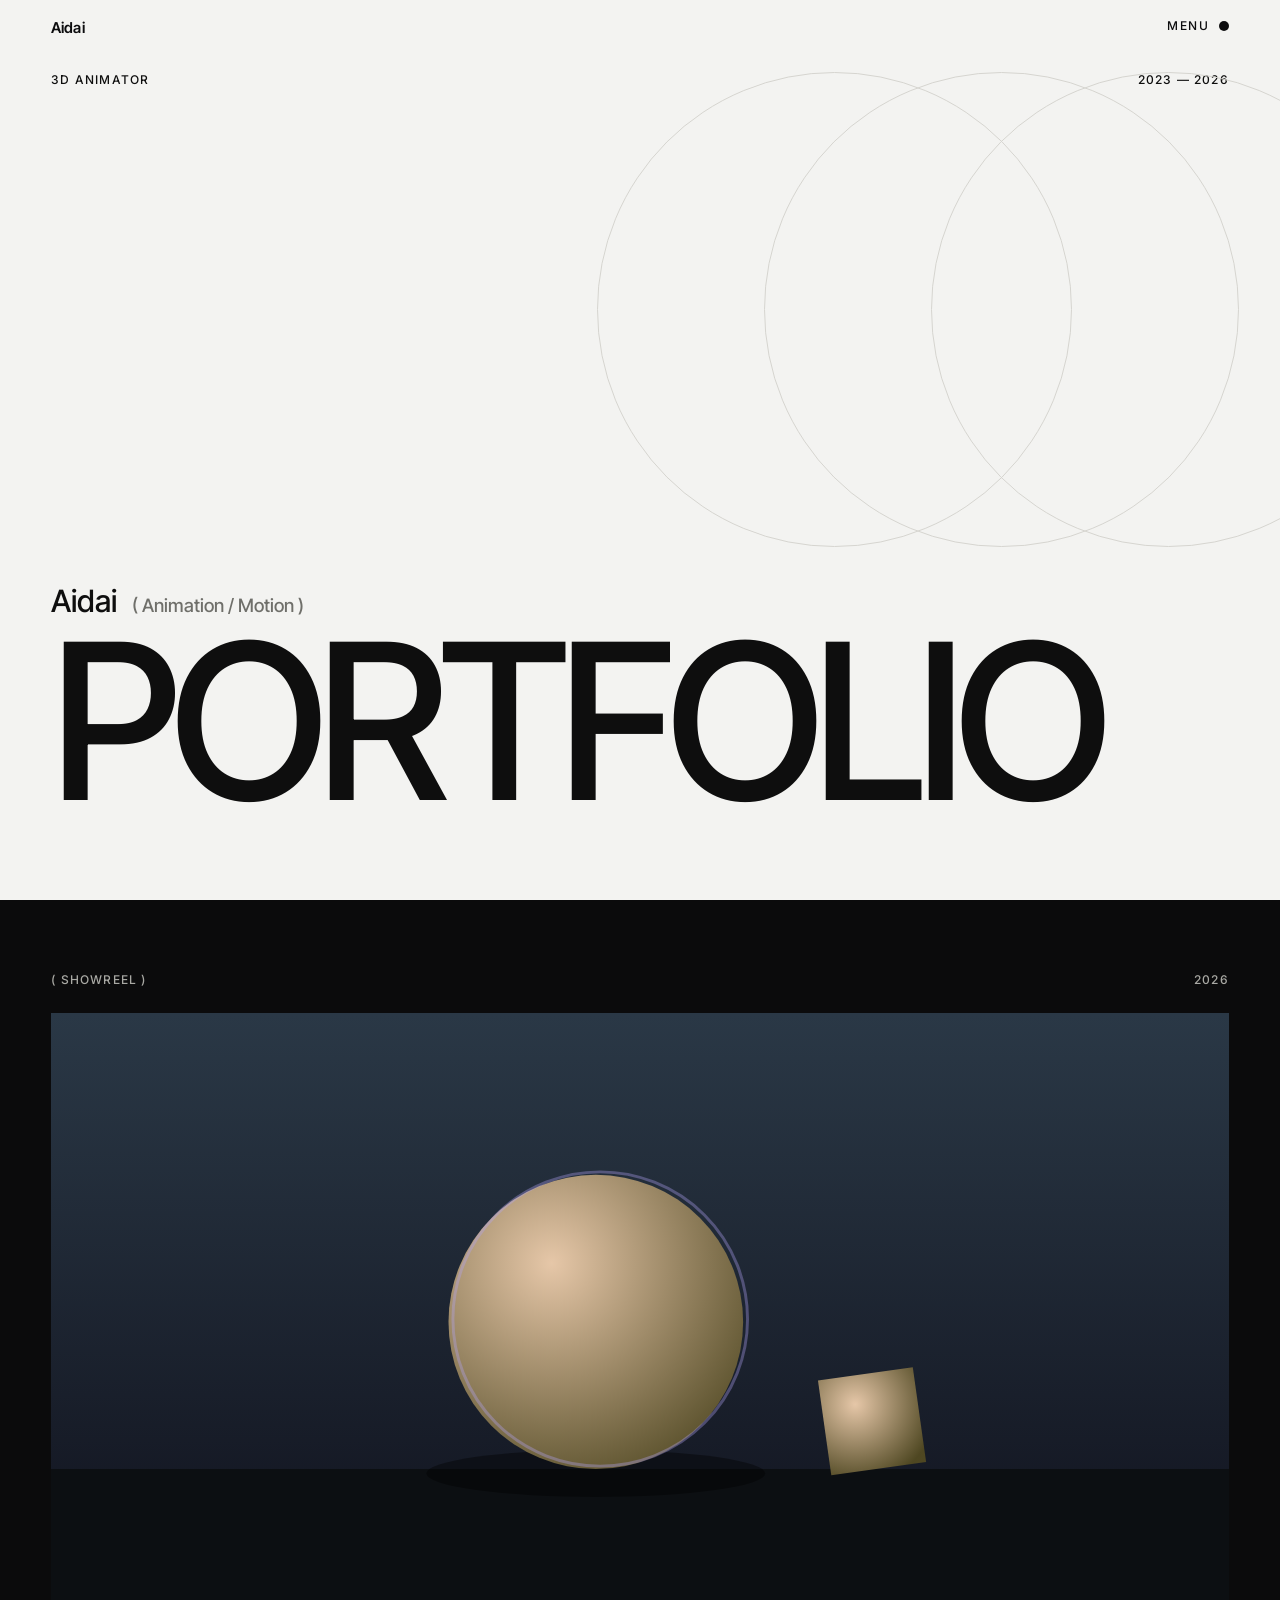
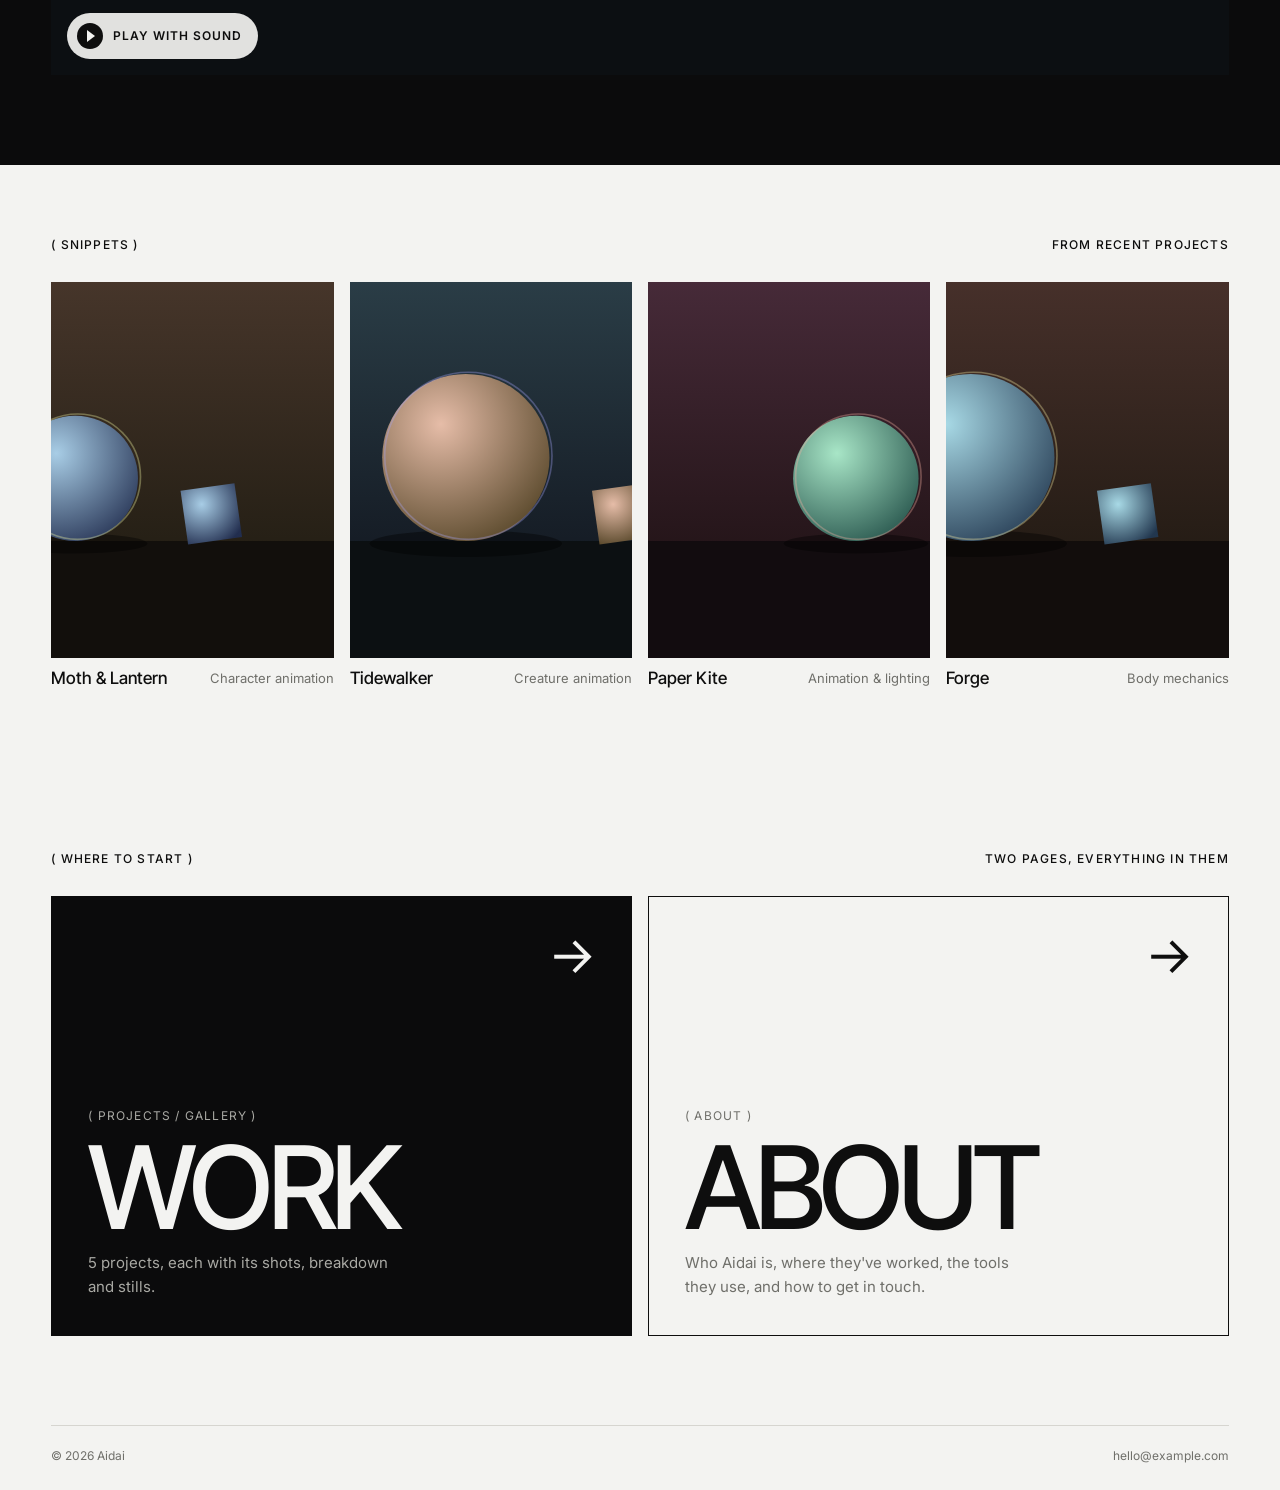
==== index.html @ 5bed330c "Redesign as a three-page editorial portfolio Rebuilt on the illustrator site's base (corner menu, vi" ====
<!doctype html>
<html lang="en">
<head>
  <meta charset="utf-8">
  <meta name="viewport" content="width=device-width, initial-scale=1, viewport-fit=cover">
  <title>Aidai — 3D Animation</title>
  <meta name="description" content="Showreel and portfolio of Aidai, 3D animator.">
  <link rel="preconnect" href="https://fonts.googleapis.com">
  <link rel="preconnect" href="https://fonts.gstatic.com" crossorigin>
  <link href="https://fonts.googleapis.com/css2?family=Inter+Tight:wght@400;500;600&family=Inter:wght@400;500&display=swap" rel="stylesheet">
  <link rel="stylesheet" href="styles.css">
</head>
<body data-page="home">

  <!-- Corner marks and backdrop menu: the same on every page -->
  <a href="index.html" class="mark" aria-label="Aidai, home">Aidai</a>
  <button class="menu-toggle" aria-expanded="false" aria-controls="backdrop">
    <span class="menu-toggle__label">Menu</span>
    <span class="menu-toggle__dot" aria-hidden="true"></span>
  </button>
  <div class="backdrop" id="backdrop" aria-hidden="true">
    <div class="backdrop__art" aria-hidden="true"></div>
    <nav class="backdrop__nav" aria-label="Site">
      <ol>
        <li><a href="index.html" data-page="home"><span>01</span>Home</a></li>
        <li><a href="work.html" data-page="work"><span>02</span>Work</a></li>
        <li><a href="about.html" data-page="about"><span>03</span>About</a></li>
        <li><a href="about.html#contact" data-page="contact"><span>04</span>Contact</a></li>
      </ol>
    </nav>
    <p class="backdrop__foot">3D animation · Character · Creature</p>
  </div>

  <main id="top">

    <!-- Cover: like the first page of a printed portfolio -->
    <section class="panel cover">
      <div class="labels">
        <span>3D Animator</span>
        <span>2023 — 2026</span>
      </div>
      <div class="orbits" aria-hidden="true"><span></span><span></span><span></span></div>
      <div class="cover__body">
        <p class="cover__name">Aidai <span>( Animation / Motion )</span></p>
        <h1 class="giant">Portfolio</h1>
      </div>
    </section>

    <!-- Showreel: set REEL in script.js and it loops here muted; the button plays it with sound -->
    <section class="panel panel--dark showreel" id="showreel">
      <div class="labels">
        <span>( Showreel )</span>
        <span class="js-year"></span>
      </div>
      <div class="screen">
        <img class="screen__poster" id="reel-poster" alt="">
        <video class="screen__video autoplay" id="reel-video" muted loop playsinline hidden></video>
        <button class="screen__play" id="reel-play"><span aria-hidden="true"></span>Play with sound</button>
      </div>
    </section>

    <!-- Snippets: a taste of recent projects; each one opens that project on the Work page.
         Built from the PROJECTS marked `featured` in script.js -->
    <section class="panel snippets">
      <div class="labels">
        <span>( Snippets )</span>
        <span>From recent projects</span>
      </div>
      <div class="snippets__grid" id="snippets"></div>
    </section>

    <!-- Where to start: two clear doors for first-time visitors -->
    <section class="panel start">
      <div class="labels">
        <span>( Where to start )</span>
        <span>Two pages, everything in them</span>
      </div>
      <div class="doors">
        <a class="door door--dark" href="work.html">
          <span class="door__label">( Projects / Gallery )</span>
          <span class="door__title">Work</span>
          <span class="door__desc" id="work-door-desc">Every project with its shots, breakdown and stills.</span>
          <span class="door__arrow" aria-hidden="true">→</span>
        </a>
        <a class="door" href="about.html">
          <span class="door__label">( About )</span>
          <span class="door__title">About</span>
          <span class="door__desc">Who Aidai is, where they've worked, the tools they use, and how to get in touch.</span>
          <span class="door__arrow" aria-hidden="true">→</span>
        </a>
      </div>
    </section>

    <footer class="panel footer-panel">
      <div class="footer">
        <span>© <span class="js-year"></span> Aidai</span>
        <a href="about.html#contact">hello@example.com</a>
      </div>
    </footer>

  </main>

  <!-- Viewer for videos and stills -->
  <div class="viewer" id="viewer" role="dialog" aria-modal="true" aria-label="Viewer" hidden>
    <button class="viewer__close" aria-label="Close">×</button>
    <button class="viewer__nav viewer__nav--prev" aria-label="Previous">‹</button>
    <figure>
      <div class="viewer__frame">
        <img id="viewer-img" alt="">
        <video id="viewer-video" controls playsinline></video>
        <p class="viewer__empty" id="viewer-empty"><span>No video added yet. Set it in script.js.</span></p>
      </div>
      <figcaption id="viewer-cap"></figcaption>
    </figure>
    <button class="viewer__nav viewer__nav--next" aria-label="Next">›</button>
  </div>

  <script src="script.js"></script>
</body>
</html>
---- styles.css ----
/* ---------- Tokens ---------- */
/* Layout: a printed portfolio. Paper pages for titles, black stages for the work, one highlighter. */
:root {
  --paper: #f3f3f1;
  --ink: #0e0e0e;
  --stage: #0b0b0c;
  --muted: #6f6f6a;
  --line: #d6d5d0;
  --line-dark: #2b2b2d;
  --accent: #46f0c8;      /* highlighter mint — swap to taste */
  --display: "Inter Tight", "Helvetica Neue", Arial, sans-serif;
  --sans: "Inter", system-ui, sans-serif;
  --gutter: clamp(16px, 4vw, 56px);
  --ease: cubic-bezier(.2, .7, .2, 1);
}

*, *::before, *::after { box-sizing: border-box; }
html { scroll-behavior: smooth; }
body {
  margin: 0;
  background: var(--paper);
  color: var(--ink);
  font: 400 16px/1.6 var(--sans);
  -webkit-font-smoothing: antialiased;
  -webkit-tap-highlight-color: transparent;
}
body.no-scroll { overflow: hidden; }
img, video { display: block; max-width: 100%; }
[hidden] { display: none !important; }
a { color: inherit; }
button { font: inherit; color: inherit; }
h1, h2, h3 { margin: 0; font-family: var(--display); font-weight: 500; line-height: .9; text-wrap: balance; }
:focus-visible { outline: 2px solid var(--accent); outline-offset: 3px; }

/* Small corner labels, like the page furniture of a print layout */
.labels {
  display: flex;
  justify-content: space-between;
  gap: 16px;
  font: 500 12px/1.4 var(--sans);
  letter-spacing: .1em;
  text-transform: uppercase;
}
.labels > :last-child:not(:first-child) { text-align: right; }

.giant {
  font-size: clamp(64px, 17vw, 260px);
  letter-spacing: -.05em;
  line-height: .82;
  text-transform: uppercase;
}
.giant--two { font-size: clamp(56px, 13vw, 200px); }
.big { font-size: clamp(44px, 7vw, 104px); letter-spacing: -.04em; }

.tag {   /* highlighter label */
  display: inline-block;
  padding: 3px 8px;
  background: var(--accent);
  color: var(--ink);
  font: 600 12px/1.4 var(--sans);
  letter-spacing: .08em;
  text-transform: uppercase;
}

/* ---------- Corner marks ---------- */
.mark,
.menu-toggle {
  position: fixed;
  top: calc(20px + env(safe-area-inset-top));
  z-index: 50;
  mix-blend-mode: difference;   /* readable on paper and on black stages */
  color: #fff;
}
.mark {
  left: calc(var(--gutter) + env(safe-area-inset-left));
  font: 600 15px/1 var(--display);
  text-decoration: none;
  letter-spacing: .01em;
}
.menu-toggle {
  right: calc(var(--gutter) + env(safe-area-inset-right));
  display: flex;
  align-items: center;
  gap: 10px;
  background: none;
  border: 0;
  padding: 0;
  font: 500 12px/1 var(--sans);
  letter-spacing: .12em;
  text-transform: uppercase;
  cursor: pointer;
}
.menu-toggle__dot {
  width: 10px;
  height: 10px;
  border-radius: 50%;
  background: currentColor;
  transition: transform .4s var(--ease);
}
.menu-toggle[aria-expanded="true"] .menu-toggle__dot { transform: scale(1.8); }

/* ---------- Backdrop menu ---------- */
.backdrop {
  position: fixed;
  inset: 0;
  z-index: 40;
  background: var(--paper);
  display: grid;
  align-content: center;
  padding: var(--gutter);
  clip-path: circle(0% at calc(100% - var(--gutter)) 26px);
  transition: clip-path .7s var(--ease);
  pointer-events: none;
}
.backdrop.is-open {
  clip-path: circle(150% at calc(100% - var(--gutter)) 26px);
  pointer-events: auto;
}
.backdrop__art {
  position: absolute;
  inset: 0;
  background: center / cover no-repeat;
  opacity: 0;
  transform: scale(1.05);
  transition: opacity .5s var(--ease), transform 1.2s var(--ease);
}
.backdrop__art.is-visible { opacity: .2; transform: scale(1); }
.backdrop__nav { position: relative; }
.backdrop__nav ol { list-style: none; margin: 0; padding: 0; }
.backdrop__nav li {
  opacity: 0;
  transform: translateY(40px);
  transition: opacity .6s var(--ease), transform .8s var(--ease);
}
.backdrop.is-open .backdrop__nav li { opacity: 1; transform: none; }
.backdrop.is-open .backdrop__nav li:nth-child(1) { transition-delay: .15s; }
.backdrop.is-open .backdrop__nav li:nth-child(2) { transition-delay: .22s; }
.backdrop.is-open .backdrop__nav li:nth-child(3) { transition-delay: .29s; }
.backdrop.is-open .backdrop__nav li:nth-child(4) { transition-delay: .36s; }
.backdrop__nav a {
  display: inline-flex;
  align-items: baseline;
  gap: 18px;
  font: 500 clamp(48px, 10vw, 128px)/1 var(--display);
  letter-spacing: -.04em;
  text-transform: uppercase;
  text-decoration: none;
  transition: transform .4s var(--ease);
}
.backdrop__nav a span { font: 500 13px/1 var(--sans); letter-spacing: 0; color: var(--muted); }
.backdrop__nav a:hover,
.backdrop__nav a:focus-visible { transform: translateX(12px); }
.backdrop__nav a:hover span,
.backdrop__nav a:focus-visible span,
.backdrop__nav a[aria-current="page"] span { background: var(--accent); color: var(--ink); }
.backdrop__foot {
  position: absolute;
  left: var(--gutter);
  bottom: calc(24px + env(safe-area-inset-bottom));
  margin: 0;
  font-size: 13px;
  color: var(--muted);
}

/* ---------- Panels ---------- */
.panel {
  position: relative;
  padding: calc(72px + env(safe-area-inset-top)) var(--gutter) clamp(48px, 7vw, 96px);
  overflow: hidden;
}
.panel--dark { background: var(--stage); color: var(--paper); }
.panel--dark .labels { color: #a9a9a4; }

/* ---------- Cover ---------- */
.cover {
  min-height: 100svh;
  display: flex;
  flex-direction: column;
  justify-content: space-between;
}
.orbits {   /* thin outline circles, the reference's main ornament */
  position: absolute;
  top: 8%;
  right: -6vw;
  width: min(62vw, 760px);
  aspect-ratio: 1.6;
  pointer-events: none;
}
.orbits span {
  position: absolute;
  top: 0;
  height: 100%;
  aspect-ratio: 1;
  border: 1px solid var(--line);
  border-radius: 50%;
}
.orbits span:nth-child(1) { left: 0; }
.orbits span:nth-child(2) { left: 22%; }
.orbits span:nth-child(3) { left: 44%; }
.cover__body { position: relative; }
.cover__name {
  margin: 0 0 12px;
  font: 500 clamp(20px, 2.4vw, 32px)/1.2 var(--display);
}
.cover__name span { color: var(--muted); font-size: .6em; margin-left: 8px; }

/* ---------- Screens (video stages) ---------- */
.screen {
  position: relative;
  aspect-ratio: 16 / 9;
  margin-top: 24px;
  overflow: hidden;
  background: #151517;
}
.screen__poster,
.screen__video {
  position: absolute;
  inset: 0;
  width: 100%;
  height: 100%;
  object-fit: cover;
}
.screen__play {
  position: absolute;
  left: 16px;
  bottom: 16px;
  display: inline-flex;
  align-items: center;
  gap: 10px;
  padding: 10px 16px 10px 10px;
  border: 0;
  border-radius: 999px;
  background: rgba(243, 243, 241, .92);
  color: var(--ink);
  font: 600 12px/1 var(--sans);
  letter-spacing: .08em;
  text-transform: uppercase;
  cursor: pointer;
  transition: background .3s;
}
.screen__play span {
  width: 26px;
  height: 26px;
  border-radius: 50%;
  background: var(--ink);
  position: relative;
}
.screen__play span::after {   /* triangle */
  content: "";
  position: absolute;
  left: 10px;
  top: 7px;
  border-left: 8px solid var(--paper);
  border-top: 6px solid transparent;
  border-bottom: 6px solid transparent;
}
.screen__play:hover { background: var(--accent); }

/* ---------- Home: snippets ---------- */
.snippets__grid {
  display: grid;
  grid-template-columns: repeat(auto-fit, minmax(min(100%, 240px), 1fr));
  gap: 24px 16px;
  margin-top: 28px;
}
.snip { display: grid; gap: 10px; text-decoration: none; }
.snip__media {
  position: relative;
  aspect-ratio: 3 / 4;
  overflow: hidden;
  background: #151517;
}
.snip__media img,
.snip__media video {
  position: absolute;
  inset: 0;
  width: 100%;
  height: 100%;
  object-fit: cover;
  transition: transform .8s var(--ease);
}
.snip__media video { opacity: 0; transition: opacity .3s; }
.snip.is-playing .snip__media video { opacity: 1; }
.snip__badge {   /* "video" marker on tiles that move */
  position: absolute;
  top: 10px;
  left: 10px;
}
.snip__meta { display: flex; justify-content: space-between; gap: 12px; font-size: 14px; }
.snip__meta span:first-child { font: 500 17px/1.25 var(--display); }
.snip__meta span:last-child { color: var(--muted); font-size: 13px; }
@media (hover: hover) { .snip:hover .snip__media img { transform: scale(1.04); } }
.snip:hover .snip__meta span:first-child,
.snip:focus-visible .snip__meta span:first-child { background: var(--accent); }

/* ---------- Home: where to start ---------- */
.doors {
  display: grid;
  grid-template-columns: repeat(auto-fit, minmax(min(100%, 320px), 1fr));
  gap: 16px;
  margin-top: 28px;
}
.door {
  position: relative;
  display: grid;
  gap: 14px;
  align-content: end;
  min-height: clamp(260px, 40vw, 440px);
  padding: clamp(20px, 3vw, 36px);
  border: 1px solid var(--ink);
  text-decoration: none;
  overflow: hidden;
  transition: background .4s var(--ease), color .4s var(--ease);
}
.door--dark { background: var(--stage); color: var(--paper); border-color: var(--stage); }
.door__label { font-size: 12px; letter-spacing: .1em; text-transform: uppercase; color: var(--muted); }
.door__title { font: 500 clamp(56px, 9vw, 132px)/.85 var(--display); letter-spacing: -.05em; text-transform: uppercase; }
.door__desc { max-width: 36ch; font-size: 15px; color: var(--muted); }
.door--dark .door__desc, .door--dark .door__label { color: #a9a9a4; }
.door__arrow {
  position: absolute;
  top: clamp(16px, 3vw, 32px);
  right: clamp(20px, 3vw, 36px);
  font: 400 clamp(32px, 4vw, 52px)/1 var(--display);
  transition: transform .4s var(--ease);
}
.door:hover .door__arrow,
.door:focus-visible .door__arrow { transform: translateX(8px); color: var(--accent); }
.door:not(.door--dark):hover { background: var(--ink); color: var(--paper); }

/* ---------- Next page link + footer ---------- */
.next {
  display: grid;
  gap: 32px;
  text-decoration: none;
  border-top: 1px solid var(--line);
}
.next__title { font: 500 clamp(48px, 10vw, 152px)/.85 var(--display); letter-spacing: -.05em; text-transform: uppercase; }
.next__title span { display: inline-block; transition: transform .4s var(--ease); }
.next:hover .next__title span,
.next:focus-visible .next__title span { transform: translateX(16px); color: var(--accent); }
.footer-panel { padding-top: 0; padding-bottom: calc(24px + env(safe-area-inset-bottom)); }
.panel--dark + .footer-panel { padding-top: 24px; }

/* ---------- About ---------- */
.about {
  display: grid;
  grid-template-columns: minmax(0, 7fr) minmax(0, 4fr);
  gap: clamp(28px, 4vw, 56px) clamp(32px, 6vw, 96px);
  align-items: start;
}
.about__head .big span { color: #8d8d88; }
.about__contact {
  list-style: none;
  margin: 28px 0 0;
  padding: 0;
  display: grid;
  gap: 4px;
  font-size: 15px;
  color: #c9c9c4;
}
.about__portrait { margin: 0; grid-row: span 2; }
.about__portrait img { width: 100%; aspect-ratio: 4 / 5; object-fit: cover; filter: grayscale(1); }
.about__bio { margin: 0; max-width: 56ch; color: #c9c9c4; }
.about__cols {
  grid-column: 1 / -1;
  display: grid;
  grid-template-columns: repeat(auto-fit, minmax(min(100%, 220px), 1fr));
  gap: 32px;
  border-top: 1px solid var(--line-dark);
  padding-top: 28px;
}
.about__labels { margin: 0 0 24px; color: #a9a9a4; }
.about__cols h2 {
  font: 500 12px/1 var(--sans);
  letter-spacing: .12em;
  text-transform: uppercase;
  color: #8d8d88;
  margin-bottom: 14px;
}
.about__cols ul { list-style: none; margin: 0; padding: 0; display: grid; gap: 8px; }
.about__cols li { display: flex; justify-content: space-between; gap: 12px; font-size: 15px; }
.about__cols li span:last-child { color: #8d8d88; font-size: 13px; text-align: right; }
.about__tools { grid-template-columns: repeat(2, 1fr); }

/* ---------- Work index (divider page) ---------- */
.index { min-height: 80svh; display: grid; align-content: space-between; gap: 48px; }
.index__list {
  list-style: none;
  margin: 0;
  padding: 0;
  border-top: 1px solid var(--line);
}
.index__list a {
  display: grid;
  grid-template-columns: 3ch minmax(0, 1fr) auto;
  gap: 16px;
  align-items: baseline;
  padding: 14px 0;
  border-bottom: 1px solid var(--line);
  text-decoration: none;
  font: 500 clamp(18px, 2.2vw, 28px)/1.2 var(--display);
  transition: padding .3s var(--ease);
}
.index__list a span:first-child,
.index__list a span:last-child { font: 400 13px/1 var(--sans); color: var(--muted); }
.index__list a:hover,
.index__list a:focus-visible { padding-left: 12px; }
.index__list a:hover span:first-child { background: var(--accent); color: var(--ink); }

/* ---------- Project spreads ---------- */
.project__cover { min-height: 60svh; display: grid; align-content: space-between; gap: 40px; }
.project__title { font-size: clamp(48px, 11vw, 168px); letter-spacing: -.05em; line-height: .85; }
.project__kind { margin: 16px 0 0; font: 400 clamp(16px, 1.6vw, 20px)/1.3 var(--sans); color: var(--muted); }

.project__stage {
  display: grid;
  grid-template-columns: minmax(0, 8fr) minmax(0, 3fr);
  gap: clamp(24px, 4vw, 56px);
  align-items: end;
  padding-top: clamp(48px, 7vw, 96px);
}
.project__stage .screen { margin-top: 0; }
.stage__text { display: grid; gap: 16px; align-content: end; }
.stage__text p { margin: 0; color: #c9c9c4; font-size: 15px; }
.stage__tools { list-style: none; margin: 0; padding: 0; display: flex; flex-wrap: wrap; gap: 6px; }
.stage__tools li {
  font-size: 12px;
  padding: 4px 8px;
  border: 1px solid var(--line-dark);
  color: #a9a9a4;
}
.stage__vertical {   /* a vertical aside, as in the reference */
  position: absolute;
  top: clamp(48px, 7vw, 96px);
  right: calc(var(--gutter) / 2);
  writing-mode: vertical-rl;
  font-size: 12px;
  letter-spacing: .12em;
  text-transform: uppercase;
  color: #6d6d69;
}

.project__stills {
  display: grid;
  grid-template-columns: repeat(3, minmax(0, 1fr));
  gap: 8px;
  padding: 8px var(--gutter) 0;
  background: var(--stage);
}
.still {
  padding: 0;
  border: 0;
  background: #151517;
  aspect-ratio: 4 / 3;
  overflow: hidden;
  cursor: zoom-in;
}
.still img { width: 100%; height: 100%; object-fit: cover; transition: transform .8s var(--ease); }
@media (hover: hover) { .still:hover img { transform: scale(1.04); } }

/* ---------- Contact ---------- */
.contact { min-height: 70svh; display: grid; align-content: space-between; gap: 48px; }
.contact__email {
  font: 500 clamp(32px, 7vw, 112px)/1 var(--display);
  letter-spacing: -.04em;
  text-decoration: none;
  word-break: break-word;
  background: linear-gradient(var(--accent), var(--accent)) 0 92% / 0 .18em no-repeat;
  transition: background-size .5s var(--ease);
}
.contact__email:hover { background-size: 100% .18em; }
.contact__social {
  list-style: none;
  margin: 0;
  padding: 0;
  display: flex;
  flex-wrap: wrap;
  gap: 12px 32px;
  font-size: 14px;
  text-transform: uppercase;
  letter-spacing: .1em;
}
.contact__social a { text-decoration: none; color: var(--muted); }
.contact__social a:hover { color: var(--ink); }
.footer {
  display: flex;
  justify-content: space-between;
  flex-wrap: wrap;
  gap: 8px 24px;
  padding-top: 20px;
  border-top: 1px solid var(--line);
  font-size: 12px;
  color: var(--muted);
}
.footer a { text-decoration: none; }
.footer a:hover { color: var(--ink); }

/* ---------- Viewer ---------- */
.viewer {
  position: fixed;
  inset: 0;
  z-index: 60;
  display: flex;
  align-items: center;
  justify-content: center;
  gap: 16px;
  padding: calc(56px + env(safe-area-inset-top)) 16px calc(56px + env(safe-area-inset-bottom));
  background: rgba(11, 11, 12, .96);
  color: var(--paper);
  animation: fade .3s var(--ease);
}
.viewer figure { margin: 0; width: min(1200px, 100%); }
.viewer__frame { position: relative; display: grid; place-items: center; }
.viewer__frame img,
.viewer__frame video { max-height: 76svh; width: auto; max-width: 100%; }
.viewer__frame video { width: 100%; aspect-ratio: 16 / 9; background: #000; }
.viewer__frame img.is-swapping { animation: fade .4s var(--ease); }
.viewer__empty {
  margin: 0;
  width: 100%;
  aspect-ratio: 16 / 9;
  display: grid;
  place-items: center;
  padding: 24px;
  text-align: center;
  background: #151517;
  color: #a9a9a4;
  font-size: 14px;
}
.viewer figcaption { margin-top: 14px; font-size: 13px; color: #a9a9a4; text-align: center; }
.viewer button {
  background: none;
  border: 0;
  color: var(--paper);
  font: 300 40px/1 var(--display);
  padding: 8px 12px;
  cursor: pointer;
}
.viewer button:hover { color: var(--accent); }
.viewer__close { position: absolute; top: calc(12px + env(safe-area-inset-top)); right: var(--gutter); }
@keyframes fade { from { opacity: 0; } }

/* ---------- Scroll reveal (only when JS runs, so content never stays hidden) ---------- */
.js .reveal { opacity: 0; transform: translateY(32px); transition: opacity .9s var(--ease), transform .9s var(--ease); }
.js .reveal.is-in { opacity: 1; transform: none; }

/* ---------- Small screens ---------- */
@media (max-width: 760px) {
  .about { grid-template-columns: 1fr; }
  .about__portrait { grid-row: auto; max-width: 320px; }
  .snippets__grid { grid-template-columns: repeat(2, minmax(0, 1fr)); gap: 20px 10px; }
  .snip__meta { flex-direction: column; gap: 2px; }
  .snip__meta span:first-child { font-size: 15px; }
  .snip__meta span:last-child { font-size: 12px; }
  .project__stage { grid-template-columns: 1fr; }
  .stage__vertical { display: none; }
  .project__stills { grid-template-columns: repeat(2, minmax(0, 1fr)); }
  .project__stills .still:nth-child(3) { grid-column: 1 / -1; aspect-ratio: 16 / 9; }
  .orbits { top: 14%; right: -30vw; width: 110vw; }
  .viewer__nav { position: absolute; bottom: calc(12px + env(safe-area-inset-bottom)); }
  .viewer__nav--prev { left: 16px; }
  .viewer__nav--next { right: 16px; }
}

@media (prefers-reduced-motion: reduce) {
  *, *::before, *::after { transition: none !important; animation: none !important; }
  html { scroll-behavior: auto; }
  .js .reveal { opacity: 1; transform: none; }
}
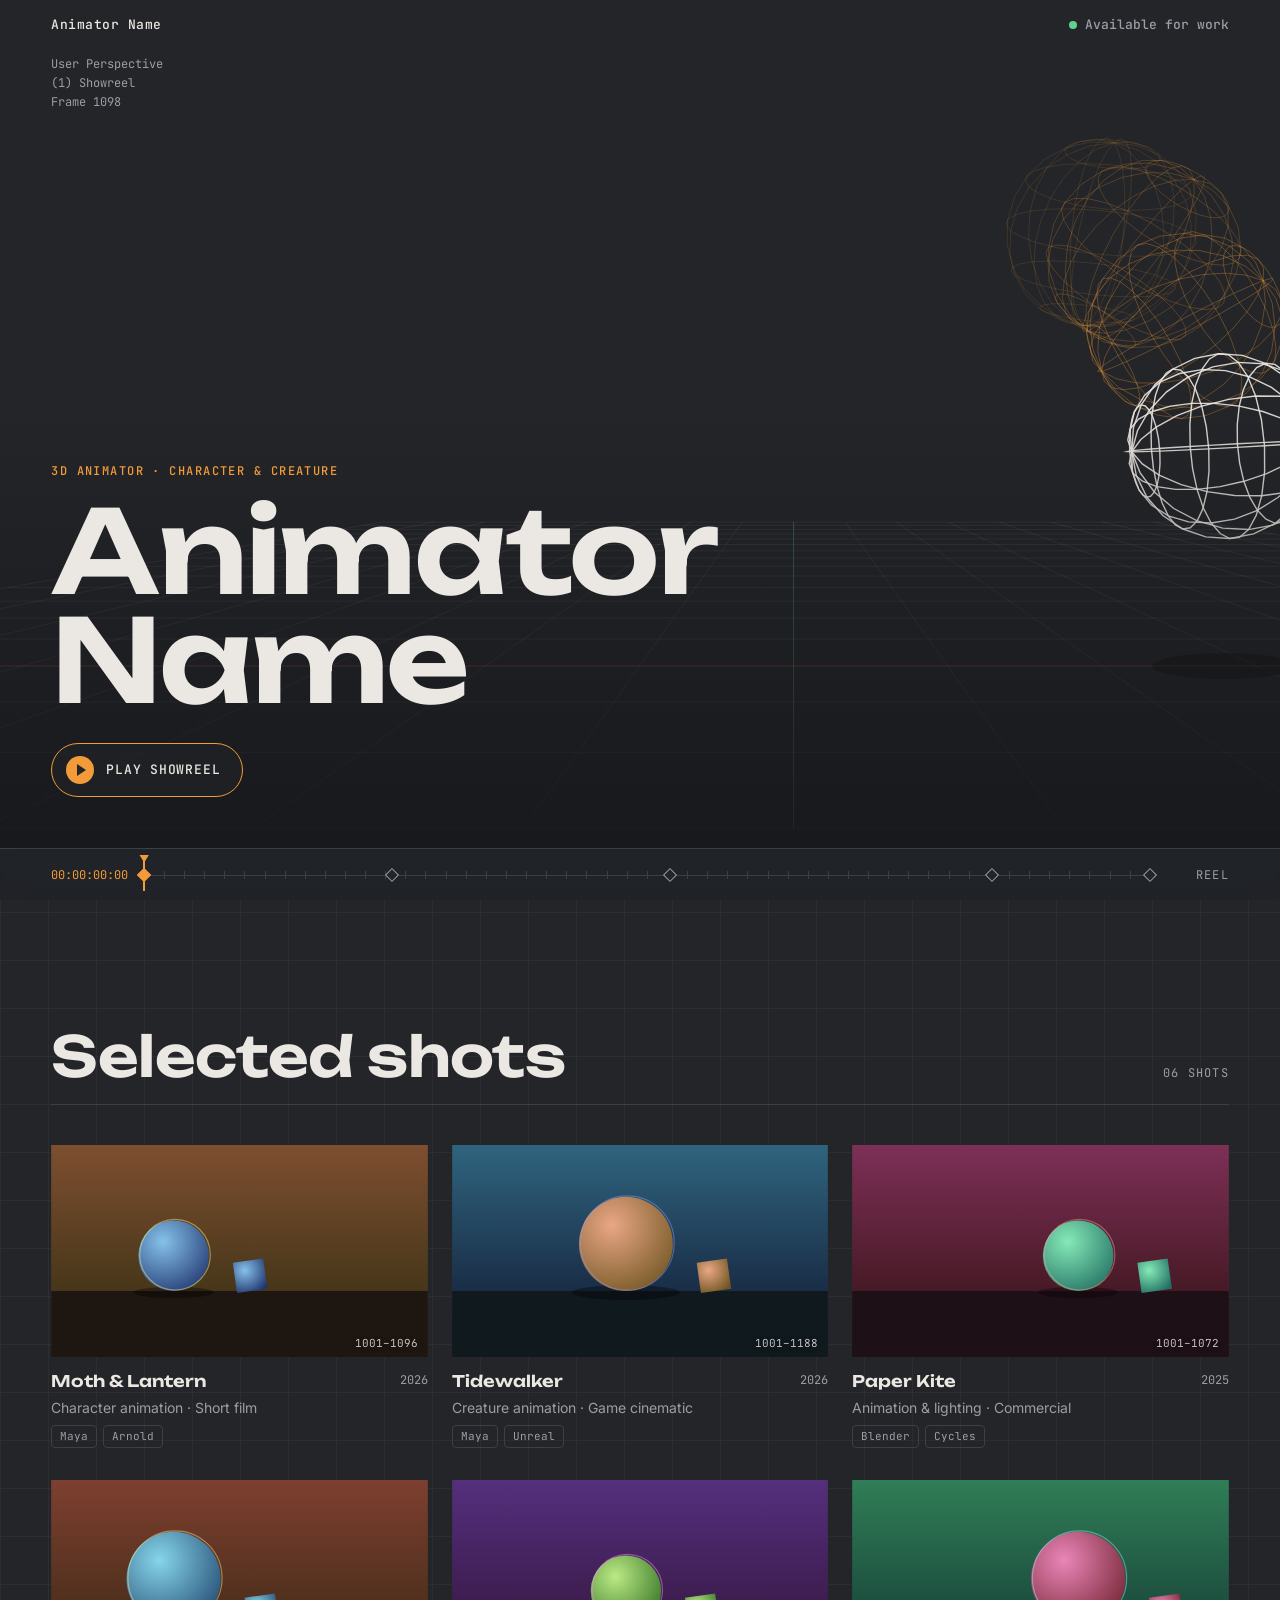
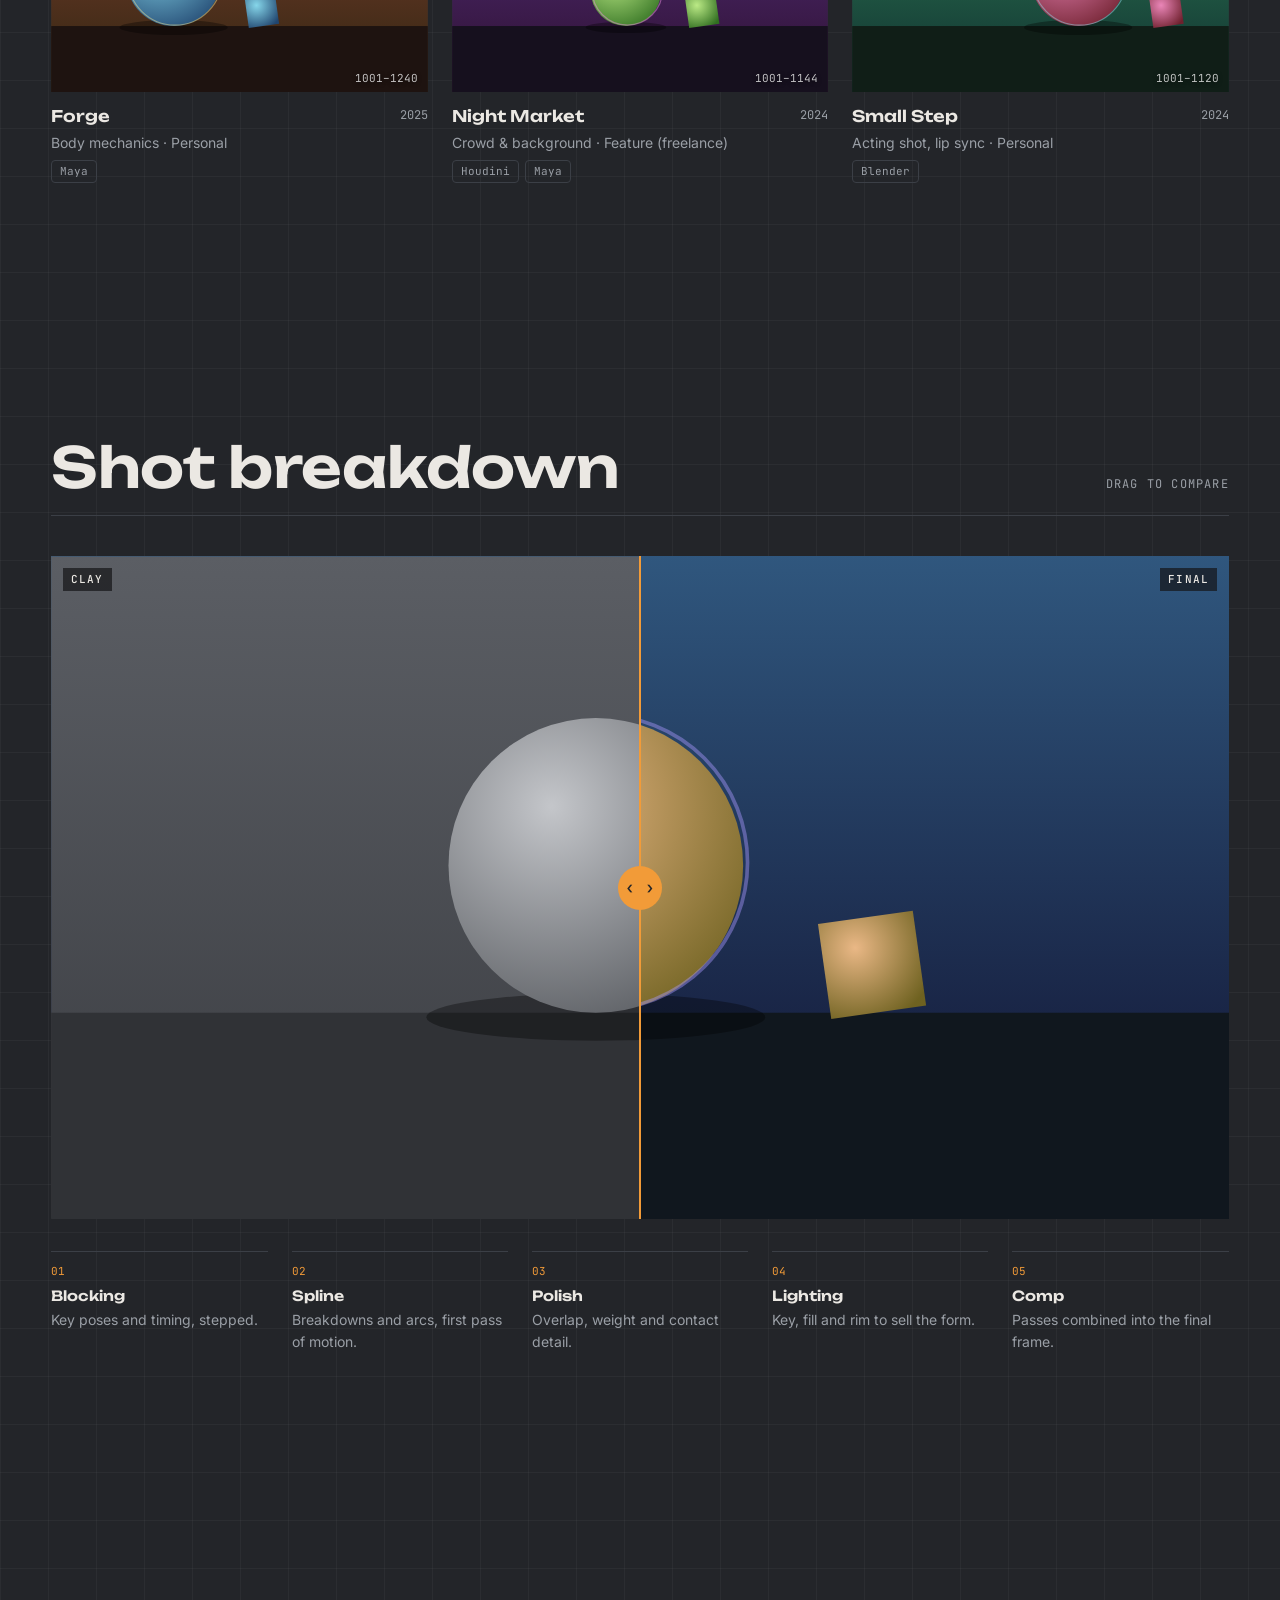
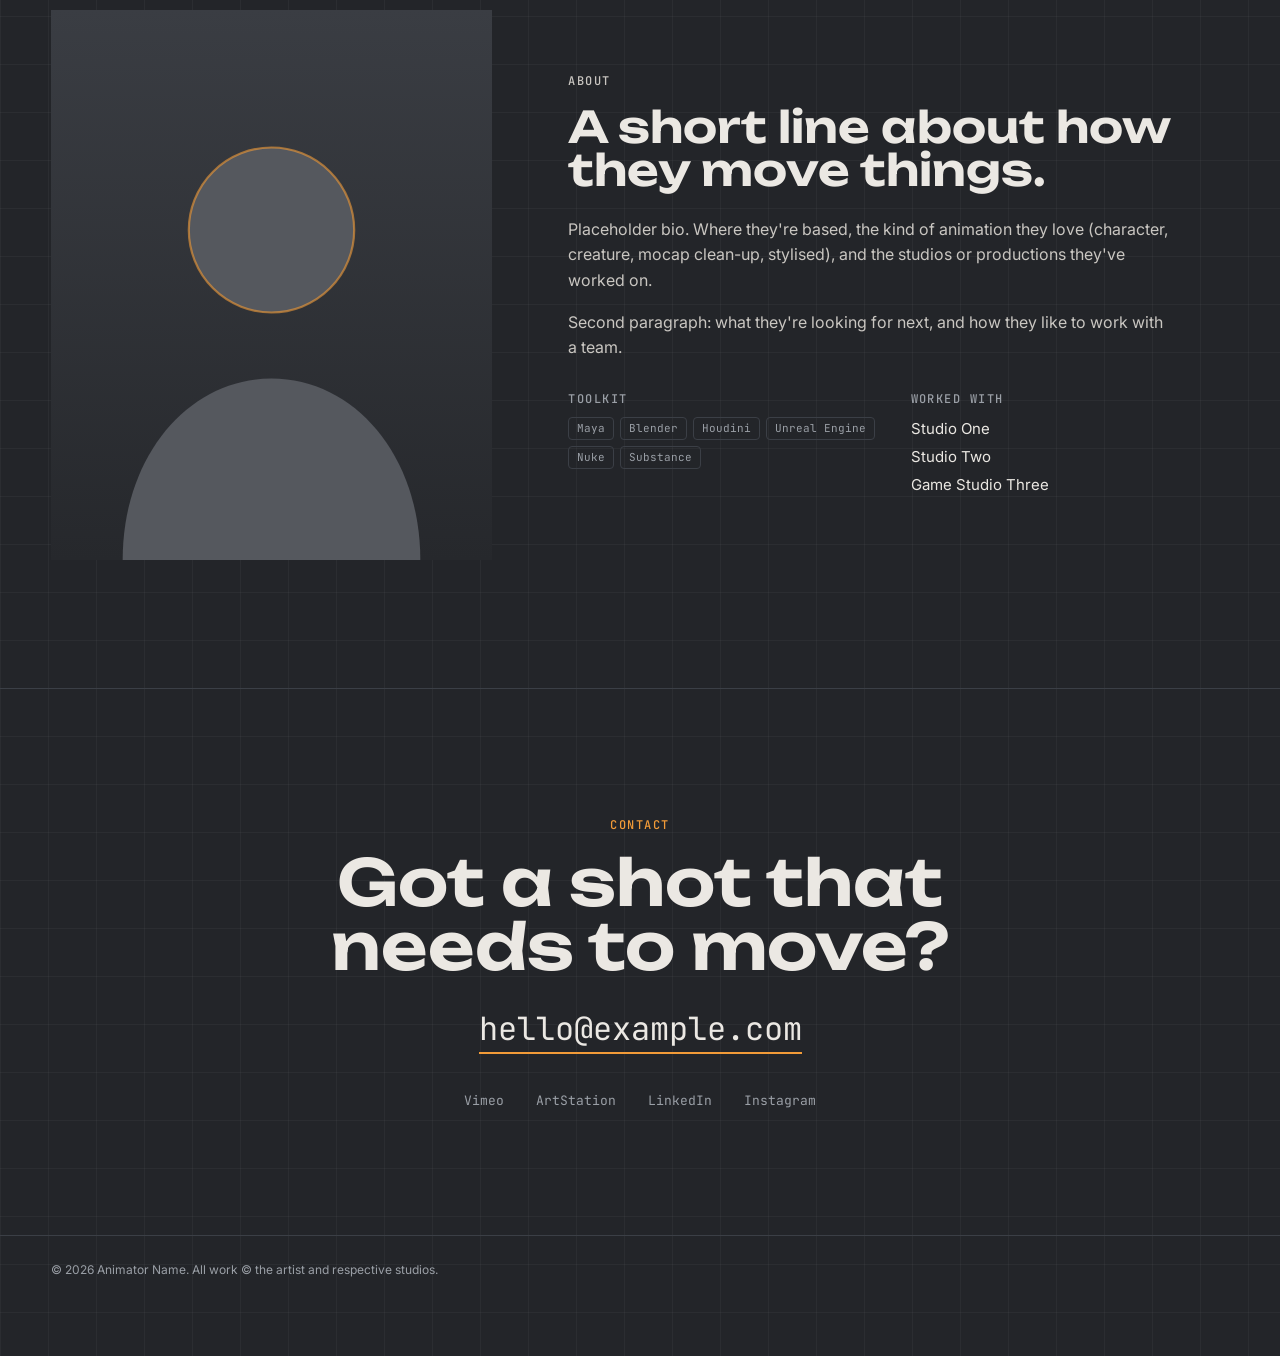
==== commit b16802c1: "Add 3D animator portfolio base Single-page static site styled after a 3D viewport: wireframe bouncin" ====
--- a/index.html
+++ b/index.html
@@ -3,116 +3,134 @@
 <head>
   <meta charset="utf-8">
   <meta name="viewport" content="width=device-width, initial-scale=1, viewport-fit=cover">
-  <title>Aidai — 3D Animation</title>
-  <meta name="description" content="Showreel and portfolio of Aidai, 3D animator.">
+  <title>Animator Name — 3D Animation</title>
+  <meta name="description" content="Showreel and portfolio of Animator Name, 3D animator.">
   <link rel="preconnect" href="https://fonts.googleapis.com">
   <link rel="preconnect" href="https://fonts.gstatic.com" crossorigin>
-  <link href="https://fonts.googleapis.com/css2?family=Inter+Tight:wght@400;500;600&family=Inter:wght@400;500&display=swap" rel="stylesheet">
+  <link href="https://fonts.googleapis.com/css2?family=Unbounded:wght@400;600&family=Inter:wght@400;500&family=JetBrains+Mono:wght@400;500&display=swap" rel="stylesheet">
   <link rel="stylesheet" href="styles.css">
 </head>
-<body data-page="home">
+<body>
 
-  <!-- Corner marks and backdrop menu: the same on every page -->
-  <a href="index.html" class="mark" aria-label="Aidai, home">Aidai</a>
-  <button class="menu-toggle" aria-expanded="false" aria-controls="backdrop">
-    <span class="menu-toggle__label">Menu</span>
-    <span class="menu-toggle__dot" aria-hidden="true"></span>
-  </button>
-  <div class="backdrop" id="backdrop" aria-hidden="true">
-    <div class="backdrop__art" aria-hidden="true"></div>
-    <nav class="backdrop__nav" aria-label="Site">
-      <ol>
-        <li><a href="index.html" data-page="home"><span>01</span>Home</a></li>
-        <li><a href="work.html" data-page="work"><span>02</span>Work</a></li>
-        <li><a href="about.html" data-page="about"><span>03</span>About</a></li>
-        <li><a href="about.html#contact" data-page="contact"><span>04</span>Contact</a></li>
-      </ol>
-    </nav>
-    <p class="backdrop__foot">3D animation · Character · Creature</p>
-  </div>
+  <!-- Corner marks: no nav bar. Navigation lives in the timeline at the bottom. -->
+  <a href="#reel" class="mark">Animator&nbsp;Name</a>
+  <p class="status"><span class="status__dot" aria-hidden="true"></span>Available for work</p>
 
-  <main id="top">
+  <main>
 
-    <!-- Cover: like the first page of a printed portfolio -->
-    <section class="panel cover">
-      <div class="labels">
-        <span>3D Animator</span>
-        <span>2023 — 2026</span>
+    <!-- Reel: until the showreel video exists, a live 3D wireframe stands in for it.
+         Set REEL in script.js to a video file and it replaces the wireframe. -->
+    <section class="hero" id="reel" data-label="Reel">
+      <canvas class="hero__viewport" id="viewport" aria-hidden="true"></canvas>
+      <video class="hero__video" id="hero-video" muted loop playsinline hidden></video>
+      <div class="hero__hud" aria-hidden="true">
+        <span>User Perspective</span>
+        <span>(1) Showreel</span>
+        <span id="hud-frame">Frame 1001</span>
       </div>
-      <div class="orbits" aria-hidden="true"><span></span><span></span><span></span></div>
-      <div class="cover__body">
-        <p class="cover__name">Aidai <span>( Animation / Motion )</span></p>
-        <h1 class="giant">Portfolio</h1>
+      <div class="hero__text">
+        <p class="eyebrow">3D Animator · Character &amp; Creature</p>
+        <h1>Animator Name</h1>
+        <button class="play" id="play-reel"><span class="play__icon" aria-hidden="true"></span>Play showreel</button>
       </div>
     </section>
 
-    <!-- Showreel: set REEL in script.js and it loops here muted; the button plays it with sound -->
-    <section class="panel panel--dark showreel" id="showreel">
-      <div class="labels">
-        <span>( Showreel )</span>
-        <span class="js-year"></span>
+    <!-- Work: cards are built from the PROJECTS list in script.js -->
+    <section class="section" id="work" data-label="Work">
+      <header class="section__head">
+        <h2>Selected shots</h2>
+        <p class="section__note" id="work-count"></p>
+      </header>
+      <div class="work" id="work-grid"></div>
+    </section>
+
+    <!-- Breakdown: drag to compare the clay pass with the final render -->
+    <section class="section" id="breakdown" data-label="Breakdown">
+      <header class="section__head">
+        <h2>Shot breakdown</h2>
+        <p class="section__note">Drag to compare</p>
+      </header>
+      <div class="compare" id="compare">
+        <img class="compare__img" id="compare-after" alt="Final render (placeholder)">
+        <img class="compare__img compare__img--before" id="compare-before" alt="Clay render (placeholder)">
+        <span class="compare__tag compare__tag--before">Clay</span>
+        <span class="compare__tag compare__tag--after">Final</span>
+        <span class="compare__handle" aria-hidden="true"></span>
+        <input class="compare__range" id="compare-range" type="range" min="0" max="100" value="50" aria-label="Compare clay pass and final render">
       </div>
-      <div class="screen">
-        <img class="screen__poster" id="reel-poster" alt="">
-        <video class="screen__video autoplay" id="reel-video" muted loop playsinline hidden></video>
-        <button class="screen__play" id="reel-play"><span aria-hidden="true"></span>Play with sound</button>
+      <ol class="pipeline">
+        <li><strong>Blocking</strong>Key poses and timing, stepped.</li>
+        <li><strong>Spline</strong>Breakdowns and arcs, first pass of motion.</li>
+        <li><strong>Polish</strong>Overlap, weight and contact detail.</li>
+        <li><strong>Lighting</strong>Key, fill and rim to sell the form.</li>
+        <li><strong>Comp</strong>Passes combined into the final frame.</li>
+      </ol>
+    </section>
+
+    <section class="section about" id="about" data-label="About">
+      <figure class="about__portrait">
+        <img id="portrait" alt="Portrait of the animator (placeholder)">
+      </figure>
+      <div class="about__text">
+        <p class="eyebrow">About</p>
+        <h2>A short line about how they move things.</h2>
+        <p>Placeholder bio. Where they're based, the kind of animation they love (character, creature, mocap clean-up, stylised), and the studios or productions they've worked on.</p>
+        <p>Second paragraph: what they're looking for next, and how they like to work with a team.</p>
+        <div class="about__lists">
+          <div>
+            <h3>Toolkit</h3>
+            <ul class="chips">
+              <li>Maya</li><li>Blender</li><li>Houdini</li><li>Unreal Engine</li><li>Nuke</li><li>Substance</li>
+            </ul>
+          </div>
+          <div>
+            <h3>Worked with</h3>
+            <ul class="credits">
+              <li>Studio One</li><li>Studio Two</li><li>Game Studio Three</li>
+            </ul>
+          </div>
+        </div>
       </div>
     </section>
 
-    <!-- Snippets: a taste of recent projects; each one opens that project on the Work page.
-         Built from the PROJECTS marked `featured` in script.js -->
-    <section class="panel snippets">
-      <div class="labels">
-        <span>( Snippets )</span>
-        <span>From recent projects</span>
-      </div>
-      <div class="snippets__grid" id="snippets"></div>
+    <section class="section contact" id="contact" data-label="Contact">
+      <p class="eyebrow">Contact</p>
+      <h2>Got a shot that needs to move?</h2>
+      <a class="contact__email" href="mailto:hello@example.com">hello@example.com</a>
+      <ul class="contact__social">
+        <li><a href="#">Vimeo</a></li>
+        <li><a href="#">ArtStation</a></li>
+        <li><a href="#">LinkedIn</a></li>
+        <li><a href="#">Instagram</a></li>
+      </ul>
     </section>
 
-    <!-- Where to start: two clear doors for first-time visitors -->
-    <section class="panel start">
-      <div class="labels">
-        <span>( Where to start )</span>
-        <span>Two pages, everything in them</span>
-      </div>
-      <div class="doors">
-        <a class="door door--dark" href="work.html">
-          <span class="door__label">( Projects / Gallery )</span>
-          <span class="door__title">Work</span>
-          <span class="door__desc" id="work-door-desc">Every project with its shots, breakdown and stills.</span>
-          <span class="door__arrow" aria-hidden="true">→</span>
-        </a>
-        <a class="door" href="about.html">
-          <span class="door__label">( About )</span>
-          <span class="door__title">About</span>
-          <span class="door__desc">Who Aidai is, where they've worked, the tools they use, and how to get in touch.</span>
-          <span class="door__arrow" aria-hidden="true">→</span>
-        </a>
-      </div>
-    </section>
-
-    <footer class="panel footer-panel">
-      <div class="footer">
-        <span>© <span class="js-year"></span> Aidai</span>
-        <a href="about.html#contact">hello@example.com</a>
-      </div>
+    <footer class="footer">
+      <p>© <span id="year"></span> Animator Name. All work © the artist and respective studios.</p>
     </footer>
 
   </main>
 
-  <!-- Viewer for videos and stills -->
-  <div class="viewer" id="viewer" role="dialog" aria-modal="true" aria-label="Viewer" hidden>
-    <button class="viewer__close" aria-label="Close">×</button>
-    <button class="viewer__nav viewer__nav--prev" aria-label="Previous">‹</button>
+  <!-- Timeline: scroll position as a playhead; each section is a keyframe you can jump to.
+       Keyframes are built from every element with data-label. -->
+  <nav class="timeline" aria-label="Sections">
+    <span class="timeline__tc" id="timecode">00:00:00:00</span>
+    <div class="timeline__track" id="track">
+      <span class="timeline__playhead" id="playhead" aria-hidden="true"></span>
+    </div>
+    <span class="timeline__label" id="timeline-label">Reel</span>
+  </nav>
+
+  <!-- Player for the showreel and individual shots -->
+  <div class="player" id="player" role="dialog" aria-modal="true" aria-label="Video player" hidden>
+    <button class="player__close" aria-label="Close">×</button>
     <figure>
-      <div class="viewer__frame">
-        <img id="viewer-img" alt="">
-        <video id="viewer-video" controls playsinline></video>
-        <p class="viewer__empty" id="viewer-empty"><span>No video added yet. Set it in script.js.</span></p>
+      <div class="player__screen">
+        <video id="player-video" controls playsinline></video>
+        <p class="player__empty" id="player-empty" hidden><span>No video added yet. Set this shot's <code>video</code> in script.js.</span></p>
       </div>
-      <figcaption id="viewer-cap"></figcaption>
+      <figcaption><strong id="player-title"></strong><span id="player-meta"></span></figcaption>
     </figure>
-    <button class="viewer__nav viewer__nav--next" aria-label="Next">›</button>
   </div>
 
   <script src="script.js"></script>
--- a/styles.css
+++ b/styles.css
@@ -1,16 +1,18 @@
 /* ---------- Tokens ---------- */
-/* Layout: a printed portfolio. Paper pages for titles, black stages for the work, one highlighter. */
+/* Look: a 3D app's viewport. Grey ground with a faint grid, orange for "selected". */
 :root {
-  --paper: #f3f3f1;
-  --ink: #0e0e0e;
-  --stage: #0b0b0c;
-  --muted: #6f6f6a;
-  --line: #d6d5d0;
-  --line-dark: #2b2b2d;
-  --accent: #46f0c8;      /* highlighter mint — swap to taste */
-  --display: "Inter Tight", "Helvetica Neue", Arial, sans-serif;
+  --viewport: #232529;
+  --panel: #2c2f34;
+  --line: #3b3f46;
+  --grid: rgba(255, 255, 255, .035);
+  --text: #ebe8e3;
+  --muted: #9a9fa6;
+  --accent: #f29b38;      /* selection orange — swap to taste */
+  --display: "Unbounded", "Arial Black", sans-serif;
   --sans: "Inter", system-ui, sans-serif;
+  --mono: "JetBrains Mono", ui-monospace, Consolas, monospace;
   --gutter: clamp(16px, 4vw, 56px);
+  --timeline-h: 52px;
   --ease: cubic-bezier(.2, .7, .2, 1);
 }
 
@@ -18,549 +20,515 @@
 html { scroll-behavior: smooth; }
 body {
   margin: 0;
-  background: var(--paper);
-  color: var(--ink);
+  background-color: var(--viewport);
+  background-image:
+    linear-gradient(var(--grid) 1px, transparent 1px),
+    linear-gradient(90deg, var(--grid) 1px, transparent 1px);
+  background-size: 48px 48px;
+  color: var(--text);
   font: 400 16px/1.6 var(--sans);
   -webkit-font-smoothing: antialiased;
   -webkit-tap-highlight-color: transparent;
 }
 body.no-scroll { overflow: hidden; }
-img, video { display: block; max-width: 100%; }
+img, video, canvas { display: block; max-width: 100%; }
 [hidden] { display: none !important; }
 a { color: inherit; }
+h1, h2, h3 { font-family: var(--display); font-weight: 600; line-height: 1; margin: 0; text-wrap: balance; }
 button { font: inherit; color: inherit; }
-h1, h2, h3 { margin: 0; font-family: var(--display); font-weight: 500; line-height: .9; text-wrap: balance; }
 :focus-visible { outline: 2px solid var(--accent); outline-offset: 3px; }
 
-/* Small corner labels, like the page furniture of a print layout */
-.labels {
-  display: flex;
-  justify-content: space-between;
-  gap: 16px;
-  font: 500 12px/1.4 var(--sans);
-  letter-spacing: .1em;
+.eyebrow {
+  margin: 0 0 16px;
+  font: 500 12px/1.4 var(--mono);
+  letter-spacing: .12em;
   text-transform: uppercase;
-}
-.labels > :last-child:not(:first-child) { text-align: right; }
-
-.giant {
-  font-size: clamp(64px, 17vw, 260px);
-  letter-spacing: -.05em;
-  line-height: .82;
-  text-transform: uppercase;
-}
-.giant--two { font-size: clamp(56px, 13vw, 200px); }
-.big { font-size: clamp(44px, 7vw, 104px); letter-spacing: -.04em; }
-
-.tag {   /* highlighter label */
-  display: inline-block;
-  padding: 3px 8px;
-  background: var(--accent);
-  color: var(--ink);
-  font: 600 12px/1.4 var(--sans);
-  letter-spacing: .08em;
-  text-transform: uppercase;
+  color: var(--accent);
 }
 
 /* ---------- Corner marks ---------- */
 .mark,
-.menu-toggle {
+.status {
   position: fixed;
-  top: calc(20px + env(safe-area-inset-top));
+  top: calc(18px + env(safe-area-inset-top));
   z-index: 50;
-  mix-blend-mode: difference;   /* readable on paper and on black stages */
-  color: #fff;
+  margin: 0;
+  font: 500 13px/1 var(--mono);
 }
 .mark {
   left: calc(var(--gutter) + env(safe-area-inset-left));
-  font: 600 15px/1 var(--display);
   text-decoration: none;
-  letter-spacing: .01em;
-}
-.menu-toggle {
+  letter-spacing: .04em;
+}
+.status {
   right: calc(var(--gutter) + env(safe-area-inset-right));
   display: flex;
   align-items: center;
-  gap: 10px;
-  background: none;
-  border: 0;
-  padding: 0;
-  font: 500 12px/1 var(--sans);
-  letter-spacing: .12em;
-  text-transform: uppercase;
-  cursor: pointer;
-}
-.menu-toggle__dot {
-  width: 10px;
-  height: 10px;
+  gap: 8px;
+  color: var(--muted);
+}
+.status__dot {
+  width: 8px;
+  height: 8px;
   border-radius: 50%;
-  background: currentColor;
-  transition: transform .4s var(--ease);
-}
-.menu-toggle[aria-expanded="true"] .menu-toggle__dot { transform: scale(1.8); }
-
-/* ---------- Backdrop menu ---------- */
-.backdrop {
-  position: fixed;
-  inset: 0;
-  z-index: 40;
-  background: var(--paper);
-  display: grid;
-  align-content: center;
+  background: #5fd38d;
+  box-shadow: 0 0 0 0 rgba(95, 211, 141, .6);
+  animation: pulse 2.4s infinite;
+}
+@keyframes pulse { 70% { box-shadow: 0 0 0 8px rgba(95, 211, 141, 0); } 100% { box-shadow: 0 0 0 0 rgba(95, 211, 141, 0); } }
+
+/* ---------- Hero / reel ---------- */
+.hero {
+  position: relative;
+  height: 100svh;
+  min-height: 560px;
+  overflow: hidden;
+  display: flex;
+  align-items: flex-end;
   padding: var(--gutter);
-  clip-path: circle(0% at calc(100% - var(--gutter)) 26px);
-  transition: clip-path .7s var(--ease);
-  pointer-events: none;
-}
-.backdrop.is-open {
-  clip-path: circle(150% at calc(100% - var(--gutter)) 26px);
-  pointer-events: auto;
-}
-.backdrop__art {
-  position: absolute;
-  inset: 0;
-  background: center / cover no-repeat;
-  opacity: 0;
-  transform: scale(1.05);
-  transition: opacity .5s var(--ease), transform 1.2s var(--ease);
-}
-.backdrop__art.is-visible { opacity: .2; transform: scale(1); }
-.backdrop__nav { position: relative; }
-.backdrop__nav ol { list-style: none; margin: 0; padding: 0; }
-.backdrop__nav li {
-  opacity: 0;
-  transform: translateY(40px);
-  transition: opacity .6s var(--ease), transform .8s var(--ease);
-}
-.backdrop.is-open .backdrop__nav li { opacity: 1; transform: none; }
-.backdrop.is-open .backdrop__nav li:nth-child(1) { transition-delay: .15s; }
-.backdrop.is-open .backdrop__nav li:nth-child(2) { transition-delay: .22s; }
-.backdrop.is-open .backdrop__nav li:nth-child(3) { transition-delay: .29s; }
-.backdrop.is-open .backdrop__nav li:nth-child(4) { transition-delay: .36s; }
-.backdrop__nav a {
-  display: inline-flex;
-  align-items: baseline;
-  gap: 18px;
-  font: 500 clamp(48px, 10vw, 128px)/1 var(--display);
-  letter-spacing: -.04em;
-  text-transform: uppercase;
-  text-decoration: none;
-  transition: transform .4s var(--ease);
-}
-.backdrop__nav a span { font: 500 13px/1 var(--sans); letter-spacing: 0; color: var(--muted); }
-.backdrop__nav a:hover,
-.backdrop__nav a:focus-visible { transform: translateX(12px); }
-.backdrop__nav a:hover span,
-.backdrop__nav a:focus-visible span,
-.backdrop__nav a[aria-current="page"] span { background: var(--accent); color: var(--ink); }
-.backdrop__foot {
-  position: absolute;
-  left: var(--gutter);
-  bottom: calc(24px + env(safe-area-inset-bottom));
-  margin: 0;
-  font-size: 13px;
-  color: var(--muted);
-}
-
-/* ---------- Panels ---------- */
-.panel {
-  position: relative;
-  padding: calc(72px + env(safe-area-inset-top)) var(--gutter) clamp(48px, 7vw, 96px);
-  overflow: hidden;
-}
-.panel--dark { background: var(--stage); color: var(--paper); }
-.panel--dark .labels { color: #a9a9a4; }
-
-/* ---------- Cover ---------- */
-.cover {
-  min-height: 100svh;
-  display: flex;
-  flex-direction: column;
-  justify-content: space-between;
-}
-.orbits {   /* thin outline circles, the reference's main ornament */
-  position: absolute;
-  top: 8%;
-  right: -6vw;
-  width: min(62vw, 760px);
-  aspect-ratio: 1.6;
-  pointer-events: none;
-}
-.orbits span {
-  position: absolute;
-  top: 0;
-  height: 100%;
-  aspect-ratio: 1;
-  border: 1px solid var(--line);
-  border-radius: 50%;
-}
-.orbits span:nth-child(1) { left: 0; }
-.orbits span:nth-child(2) { left: 22%; }
-.orbits span:nth-child(3) { left: 44%; }
-.cover__body { position: relative; }
-.cover__name {
-  margin: 0 0 12px;
-  font: 500 clamp(20px, 2.4vw, 32px)/1.2 var(--display);
-}
-.cover__name span { color: var(--muted); font-size: .6em; margin-left: 8px; }
-
-/* ---------- Screens (video stages) ---------- */
-.screen {
-  position: relative;
-  aspect-ratio: 16 / 9;
-  margin-top: 24px;
-  overflow: hidden;
-  background: #151517;
-}
-.screen__poster,
-.screen__video {
+  padding-bottom: calc(var(--gutter) + var(--timeline-h));
+  background: var(--viewport);
+}
+.hero__viewport,
+.hero__video {
   position: absolute;
   inset: 0;
   width: 100%;
   height: 100%;
   object-fit: cover;
 }
-.screen__play {
-  position: absolute;
-  left: 16px;
-  bottom: 16px;
+.hero::after {   /* fade so the title reads over the reel */
+  content: "";
+  position: absolute;
+  inset: 0;
+  background: linear-gradient(to top, rgba(20, 21, 24, .85), transparent 55%);
+  pointer-events: none;
+}
+.hero__hud {
+  position: absolute;
+  top: calc(56px + env(safe-area-inset-top));
+  left: calc(var(--gutter) + env(safe-area-inset-left));
+  z-index: 1;
+  display: grid;
+  gap: 2px;
+  font: 400 12px/1.4 var(--mono);
+  color: var(--muted);
+}
+.hero__text { position: relative; z-index: 1; max-width: 900px; }
+.hero h1 {
+  font-size: clamp(40px, 9vw, 128px);
+  letter-spacing: -.02em;
+  line-height: .95;
+  margin-bottom: 28px;
+}
+.play {
   display: inline-flex;
   align-items: center;
-  gap: 10px;
-  padding: 10px 16px 10px 10px;
-  border: 0;
+  gap: 12px;
+  padding: 12px 22px 12px 14px;
+  border: 1px solid var(--accent);
   border-radius: 999px;
-  background: rgba(243, 243, 241, .92);
-  color: var(--ink);
-  font: 600 12px/1 var(--sans);
-  letter-spacing: .08em;
+  background: rgba(35, 37, 41, .6);
+  backdrop-filter: blur(8px);
+  font: 500 13px/1 var(--mono);
+  letter-spacing: .06em;
   text-transform: uppercase;
   cursor: pointer;
-  transition: background .3s;
-}
-.screen__play span {
-  width: 26px;
-  height: 26px;
+  transition: background .3s, color .3s;
+}
+.play__icon {
+  width: 28px;
+  height: 28px;
   border-radius: 50%;
-  background: var(--ink);
+  background: var(--accent);
   position: relative;
 }
-.screen__play span::after {   /* triangle */
+.play__icon::after {   /* triangle */
   content: "";
   position: absolute;
-  left: 10px;
-  top: 7px;
-  border-left: 8px solid var(--paper);
+  left: 11px;
+  top: 8px;
+  border-left: 9px solid var(--viewport);
   border-top: 6px solid transparent;
   border-bottom: 6px solid transparent;
 }
-.screen__play:hover { background: var(--accent); }
-
-/* ---------- Home: snippets ---------- */
-.snippets__grid {
-  display: grid;
-  grid-template-columns: repeat(auto-fit, minmax(min(100%, 240px), 1fr));
-  gap: 24px 16px;
-  margin-top: 28px;
-}
-.snip { display: grid; gap: 10px; text-decoration: none; }
-.snip__media {
+.play:hover { background: var(--accent); color: var(--viewport); }
+
+/* ---------- Sections ---------- */
+main { padding-bottom: var(--timeline-h); }
+.section { padding: clamp(72px, 10vw, 140px) var(--gutter); }
+.section__head {
+  display: flex;
+  justify-content: space-between;
+  align-items: baseline;
+  flex-wrap: wrap;
+  gap: 8px 16px;
+  border-bottom: 1px solid var(--line);
+  padding-bottom: 20px;
+  margin-bottom: 40px;
+}
+.section__head h2 { font-size: clamp(28px, 4.4vw, 56px); letter-spacing: -.01em; }
+.section__note { margin: 0; font: 400 12px/1.4 var(--mono); color: var(--muted); text-transform: uppercase; letter-spacing: .1em; }
+
+/* ---------- Work grid ---------- */
+.work {
+  display: grid;
+  grid-template-columns: repeat(auto-fill, minmax(min(100%, 340px), 1fr));
+  gap: 32px 24px;
+}
+.card {
+  display: block;
+  width: 100%;
+  padding: 0;
+  border: 0;
+  background: none;
+  text-align: left;
+  cursor: pointer;
+}
+.card__media {
+  display: block;
   position: relative;
-  aspect-ratio: 3 / 4;
+  aspect-ratio: 16 / 9;
   overflow: hidden;
-  background: #151517;
-}
-.snip__media img,
-.snip__media video {
+  background: var(--panel);
+  outline: 2px solid transparent;
+  outline-offset: 4px;
+  transition: outline-color .25s;
+}
+.card__media img,
+.card__media video {
   position: absolute;
   inset: 0;
   width: 100%;
   height: 100%;
   object-fit: cover;
-  transition: transform .8s var(--ease);
-}
-.snip__media video { opacity: 0; transition: opacity .3s; }
-.snip.is-playing .snip__media video { opacity: 1; }
-.snip__badge {   /* "video" marker on tiles that move */
-  position: absolute;
-  top: 10px;
-  left: 10px;
-}
-.snip__meta { display: flex; justify-content: space-between; gap: 12px; font-size: 14px; }
-.snip__meta span:first-child { font: 500 17px/1.25 var(--display); }
-.snip__meta span:last-child { color: var(--muted); font-size: 13px; }
-@media (hover: hover) { .snip:hover .snip__media img { transform: scale(1.04); } }
-.snip:hover .snip__meta span:first-child,
-.snip:focus-visible .snip__meta span:first-child { background: var(--accent); }
-
-/* ---------- Home: where to start ---------- */
-.doors {
-  display: grid;
-  grid-template-columns: repeat(auto-fit, minmax(min(100%, 320px), 1fr));
-  gap: 16px;
-  margin-top: 28px;
-}
-.door {
+}
+.card__media video { opacity: 0; transition: opacity .3s; }
+.card.is-playing .card__media video { opacity: 1; }
+.card__frame {   /* frame counter, like a playblast overlay */
+  position: absolute;
+  right: 10px;
+  bottom: 8px;
+  font: 400 11px/1 var(--mono);
+  color: rgba(255, 255, 255, .75);
+  text-shadow: 0 1px 4px rgba(0, 0, 0, .6);
+}
+.card:hover .card__media,
+.card:focus-visible .card__media { outline-color: var(--accent); }   /* "selected" */
+.card:focus-visible { outline: none; }
+.card__meta { display: grid; gap: 6px; padding-top: 14px; }
+.card__title {
+  display: flex;
+  justify-content: space-between;
+  gap: 12px;
+  font: 600 16px/1.25 var(--display);
+}
+.card__title span:last-child { font: 400 12px/1.6 var(--mono); color: var(--muted); }
+.card__role { font-size: 14px; color: var(--muted); }
+.chips { list-style: none; margin: 0; padding: 0; display: flex; flex-wrap: wrap; gap: 6px; }
+.chips > * {
+  font: 400 11px/1 var(--mono);
+  padding: 5px 8px;
+  border: 1px solid var(--line);
+  border-radius: 4px;
+  color: var(--muted);
+}
+
+/* ---------- Breakdown compare ---------- */
+.compare {
+  --pos: 50%;
   position: relative;
-  display: grid;
-  gap: 14px;
-  align-content: end;
-  min-height: clamp(260px, 40vw, 440px);
-  padding: clamp(20px, 3vw, 36px);
-  border: 1px solid var(--ink);
-  text-decoration: none;
+  aspect-ratio: 16 / 9;
   overflow: hidden;
-  transition: background .4s var(--ease), color .4s var(--ease);
-}
-.door--dark { background: var(--stage); color: var(--paper); border-color: var(--stage); }
-.door__label { font-size: 12px; letter-spacing: .1em; text-transform: uppercase; color: var(--muted); }
-.door__title { font: 500 clamp(56px, 9vw, 132px)/.85 var(--display); letter-spacing: -.05em; text-transform: uppercase; }
-.door__desc { max-width: 36ch; font-size: 15px; color: var(--muted); }
-.door--dark .door__desc, .door--dark .door__label { color: #a9a9a4; }
-.door__arrow {
-  position: absolute;
-  top: clamp(16px, 3vw, 32px);
-  right: clamp(20px, 3vw, 36px);
-  font: 400 clamp(32px, 4vw, 52px)/1 var(--display);
-  transition: transform .4s var(--ease);
-}
-.door:hover .door__arrow,
-.door:focus-visible .door__arrow { transform: translateX(8px); color: var(--accent); }
-.door:not(.door--dark):hover { background: var(--ink); color: var(--paper); }
-
-/* ---------- Next page link + footer ---------- */
-.next {
-  display: grid;
-  gap: 32px;
-  text-decoration: none;
+  background: var(--panel);
+  user-select: none;
+}
+.compare__img { position: absolute; inset: 0; width: 100%; height: 100%; object-fit: cover; }
+.compare__img--before { clip-path: inset(0 calc(100% - var(--pos)) 0 0); }
+.compare__handle {
+  position: absolute;
+  top: 0;
+  bottom: 0;
+  left: var(--pos);
+  width: 2px;
+  margin-left: -1px;
+  background: var(--accent);
+  pointer-events: none;
+}
+.compare__handle::after {   /* grip */
+  content: "‹ ›";
+  position: absolute;
+  top: 50%;
+  left: 50%;
+  transform: translate(-50%, -50%);
+  width: 44px;
+  height: 44px;
+  border-radius: 50%;
+  background: var(--accent);
+  color: var(--viewport);
+  display: grid;
+  place-items: center;
+  font: 600 16px/1 var(--mono);
+}
+.compare:focus-within .compare__handle::after { box-shadow: 0 0 0 4px rgba(242, 155, 56, .35); }
+.compare__tag {
+  position: absolute;
+  top: 12px;
+  font: 500 11px/1 var(--mono);
+  letter-spacing: .1em;
+  text-transform: uppercase;
+  padding: 6px 8px;
+  background: rgba(20, 21, 24, .7);
+  pointer-events: none;
+}
+.compare__tag--before { left: 12px; }
+.compare__tag--after { right: 12px; }
+.compare__range {   /* invisible, full-size: drag anywhere, works with touch and keyboard */
+  position: absolute;
+  inset: 0;
+  width: 100%;
+  height: 100%;
+  margin: 0;
+  opacity: 0;
+  cursor: ew-resize;
+  touch-action: pan-y;
+}
+
+.pipeline {
+  list-style: none;
+  counter-reset: stage;
+  margin: 32px 0 0;
+  padding: 0;
+  display: grid;
+  grid-template-columns: repeat(auto-fit, minmax(min(100%, 170px), 1fr));
+  gap: 24px;
+}
+.pipeline li {
+  counter-increment: stage;
+  font-size: 14px;
+  color: var(--muted);
   border-top: 1px solid var(--line);
-}
-.next__title { font: 500 clamp(48px, 10vw, 152px)/.85 var(--display); letter-spacing: -.05em; text-transform: uppercase; }
-.next__title span { display: inline-block; transition: transform .4s var(--ease); }
-.next:hover .next__title span,
-.next:focus-visible .next__title span { transform: translateX(16px); color: var(--accent); }
-.footer-panel { padding-top: 0; padding-bottom: calc(24px + env(safe-area-inset-bottom)); }
-.panel--dark + .footer-panel { padding-top: 24px; }
+  padding-top: 14px;
+}
+.pipeline li::before {
+  content: counter(stage, decimal-leading-zero);
+  display: block;
+  font: 400 11px/1 var(--mono);
+  color: var(--accent);
+  margin-bottom: 10px;
+}
+.pipeline strong { display: block; font: 600 14px/1.3 var(--display); color: var(--text); margin-bottom: 4px; }
 
 /* ---------- About ---------- */
 .about {
   display: grid;
-  grid-template-columns: minmax(0, 7fr) minmax(0, 4fr);
-  gap: clamp(28px, 4vw, 56px) clamp(32px, 6vw, 96px);
-  align-items: start;
-}
-.about__head .big span { color: #8d8d88; }
-.about__contact {
+  grid-template-columns: minmax(0, 4fr) minmax(0, 6fr);
+  gap: clamp(32px, 6vw, 96px);
+  align-items: center;
+}
+.about__portrait { margin: 0; }
+.about__portrait img { width: 100%; aspect-ratio: 4 / 5; object-fit: cover; }
+.about__text h2 { font-size: clamp(26px, 3.4vw, 44px); margin-bottom: 24px; }
+.about__text p { max-width: 60ch; color: #c9c6c1; }
+.about__lists { display: grid; grid-template-columns: repeat(auto-fit, minmax(200px, 1fr)); gap: 24px; margin-top: 32px; }
+.about__lists h3 { font: 500 12px/1 var(--mono); letter-spacing: .12em; text-transform: uppercase; color: var(--muted); margin-bottom: 12px; }
+.credits { list-style: none; margin: 0; padding: 0; display: grid; gap: 4px; font-size: 15px; }
+
+/* ---------- Contact ---------- */
+.contact { text-align: center; border-top: 1px solid var(--line); }
+.contact h2 { font-size: clamp(28px, 5vw, 64px); max-width: 18ch; margin: 0 auto 32px; }
+.contact__email {
+  display: inline-block;
+  font: 400 clamp(18px, 3vw, 32px)/1.2 var(--mono);
+  text-decoration: none;
+  border-bottom: 2px solid var(--accent);
+  padding-bottom: 4px;
+  word-break: break-all;
+}
+.contact__email:hover { color: var(--accent); }
+.contact__social {
   list-style: none;
-  margin: 28px 0 0;
+  margin: 40px 0 0;
   padding: 0;
-  display: grid;
-  gap: 4px;
-  font-size: 15px;
-  color: #c9c9c4;
-}
-.about__portrait { margin: 0; grid-row: span 2; }
-.about__portrait img { width: 100%; aspect-ratio: 4 / 5; object-fit: cover; filter: grayscale(1); }
-.about__bio { margin: 0; max-width: 56ch; color: #c9c9c4; }
-.about__cols {
-  grid-column: 1 / -1;
-  display: grid;
-  grid-template-columns: repeat(auto-fit, minmax(min(100%, 220px), 1fr));
-  gap: 32px;
-  border-top: 1px solid var(--line-dark);
-  padding-top: 28px;
-}
-.about__labels { margin: 0 0 24px; color: #a9a9a4; }
-.about__cols h2 {
-  font: 500 12px/1 var(--sans);
-  letter-spacing: .12em;
-  text-transform: uppercase;
-  color: #8d8d88;
-  margin-bottom: 14px;
-}
-.about__cols ul { list-style: none; margin: 0; padding: 0; display: grid; gap: 8px; }
-.about__cols li { display: flex; justify-content: space-between; gap: 12px; font-size: 15px; }
-.about__cols li span:last-child { color: #8d8d88; font-size: 13px; text-align: right; }
-.about__tools { grid-template-columns: repeat(2, 1fr); }
-
-/* ---------- Work index (divider page) ---------- */
-.index { min-height: 80svh; display: grid; align-content: space-between; gap: 48px; }
-.index__list {
-  list-style: none;
-  margin: 0;
-  padding: 0;
+  display: flex;
+  justify-content: center;
+  flex-wrap: wrap;
+  gap: 12px 32px;
+  font: 400 13px/1 var(--mono);
+}
+.contact__social a { color: var(--muted); text-decoration: none; }
+.contact__social a:hover { color: var(--accent); }
+
+.footer {
+  padding: 24px var(--gutter);
   border-top: 1px solid var(--line);
-}
-.index__list a {
-  display: grid;
-  grid-template-columns: 3ch minmax(0, 1fr) auto;
+  font-size: 12px;
+  color: var(--muted);
+}
+.footer p { margin: 0; }
+
+/* ---------- Timeline (bottom navigation) ---------- */
+.timeline {
+  position: fixed;
+  left: 0;
+  right: 0;
+  bottom: 0;
+  z-index: 40;
+  display: grid;
+  grid-template-columns: auto 1fr auto;
+  align-items: center;
   gap: 16px;
-  align-items: baseline;
-  padding: 14px 0;
-  border-bottom: 1px solid var(--line);
-  text-decoration: none;
-  font: 500 clamp(18px, 2.2vw, 28px)/1.2 var(--display);
-  transition: padding .3s var(--ease);
-}
-.index__list a span:first-child,
-.index__list a span:last-child { font: 400 13px/1 var(--sans); color: var(--muted); }
-.index__list a:hover,
-.index__list a:focus-visible { padding-left: 12px; }
-.index__list a:hover span:first-child { background: var(--accent); color: var(--ink); }
-
-/* ---------- Project spreads ---------- */
-.project__cover { min-height: 60svh; display: grid; align-content: space-between; gap: 40px; }
-.project__title { font-size: clamp(48px, 11vw, 168px); letter-spacing: -.05em; line-height: .85; }
-.project__kind { margin: 16px 0 0; font: 400 clamp(16px, 1.6vw, 20px)/1.3 var(--sans); color: var(--muted); }
-
-.project__stage {
-  display: grid;
-  grid-template-columns: minmax(0, 8fr) minmax(0, 3fr);
-  gap: clamp(24px, 4vw, 56px);
-  align-items: end;
-  padding-top: clamp(48px, 7vw, 96px);
-}
-.project__stage .screen { margin-top: 0; }
-.stage__text { display: grid; gap: 16px; align-content: end; }
-.stage__text p { margin: 0; color: #c9c9c4; font-size: 15px; }
-.stage__tools { list-style: none; margin: 0; padding: 0; display: flex; flex-wrap: wrap; gap: 6px; }
-.stage__tools li {
-  font-size: 12px;
-  padding: 4px 8px;
-  border: 1px solid var(--line-dark);
-  color: #a9a9a4;
-}
-.stage__vertical {   /* a vertical aside, as in the reference */
-  position: absolute;
-  top: clamp(48px, 7vw, 96px);
-  right: calc(var(--gutter) / 2);
-  writing-mode: vertical-rl;
-  font-size: 12px;
-  letter-spacing: .12em;
-  text-transform: uppercase;
-  color: #6d6d69;
-}
-
-.project__stills {
-  display: grid;
-  grid-template-columns: repeat(3, minmax(0, 1fr));
-  gap: 8px;
-  padding: 8px var(--gutter) 0;
-  background: var(--stage);
-}
-.still {
+  min-height: var(--timeline-h);
+  padding: 0 calc(var(--gutter) + env(safe-area-inset-right)) env(safe-area-inset-bottom) calc(var(--gutter) + env(safe-area-inset-left));
+  background: rgba(35, 37, 41, .88);
+  backdrop-filter: blur(10px);
+  border-top: 1px solid var(--line);
+  font: 400 12px/1 var(--mono);
+}
+.timeline__tc { color: var(--accent); font-variant-numeric: tabular-nums; }
+.timeline__label { color: var(--muted); text-transform: uppercase; letter-spacing: .1em; min-width: 9ch; text-align: right; }
+.timeline__track {
+  position: relative;
+  height: 32px;
+  cursor: pointer;
+  touch-action: none;   /* dragging scrubs the page instead of scrolling */
+  background:   /* frame ticks */
+    repeating-linear-gradient(90deg, var(--line) 0 1px, transparent 1px 2%) center / 100% 8px no-repeat;
+}
+.timeline__track::before {   /* the timeline itself */
+  content: "";
+  position: absolute;
+  left: 0;
+  right: 0;
+  top: 50%;
+  height: 1px;
+  background: var(--line);
+}
+.timeline__playhead {
+  position: absolute;
+  top: 0;
+  bottom: 0;
+  left: 0;
+  width: 2px;
+  margin-left: -1px;
+  background: var(--accent);
+  pointer-events: none;
+}
+.timeline__playhead::before {
+  content: "";
+  position: absolute;
+  top: -4px;
+  left: 50%;
+  width: 10px;
+  height: 8px;
+  transform: translateX(-50%);
+  background: var(--accent);
+  clip-path: polygon(0 0, 100% 0, 50% 100%);
+}
+.keyframe {   /* diamond with a generous tap area */
+  position: absolute;
+  top: 50%;
+  width: 32px;
+  height: 32px;
+  margin: -16px 0 0 -16px;
   padding: 0;
   border: 0;
-  background: #151517;
-  aspect-ratio: 4 / 3;
-  overflow: hidden;
-  cursor: zoom-in;
-}
-.still img { width: 100%; height: 100%; object-fit: cover; transition: transform .8s var(--ease); }
-@media (hover: hover) { .still:hover img { transform: scale(1.04); } }
-
-/* ---------- Contact ---------- */
-.contact { min-height: 70svh; display: grid; align-content: space-between; gap: 48px; }
-.contact__email {
-  font: 500 clamp(32px, 7vw, 112px)/1 var(--display);
-  letter-spacing: -.04em;
-  text-decoration: none;
-  word-break: break-word;
-  background: linear-gradient(var(--accent), var(--accent)) 0 92% / 0 .18em no-repeat;
-  transition: background-size .5s var(--ease);
-}
-.contact__email:hover { background-size: 100% .18em; }
-.contact__social {
-  list-style: none;
+  background: none;
+  cursor: pointer;
+}
+.keyframe::before {
+  content: "";
+  position: absolute;
+  top: 50%;
+  left: 50%;
+  width: 10px;
+  height: 10px;
+  transform: translate(-50%, -50%) rotate(45deg);
+  border: 1.5px solid var(--muted);
+  background: var(--viewport);
+  transition: background .2s, border-color .2s;
+}
+.keyframe.is-passed::before { background: var(--accent); border-color: var(--accent); }
+.keyframe__label {
+  position: absolute;
+  bottom: 100%;
+  left: 50%;
+  transform: translate(-50%, 4px);
+  padding: 4px 6px;
+  background: var(--panel);
+  border: 1px solid var(--line);
+  white-space: nowrap;
+  font-size: 11px;
+  opacity: 0;
+  pointer-events: none;
+  transition: opacity .2s, transform .2s;
+}
+.keyframe:hover .keyframe__label,
+.keyframe:focus-visible .keyframe__label { opacity: 1; transform: translate(-50%, -4px); }
+
+/* ---------- Player ---------- */
+.player {
+  position: fixed;
+  inset: 0;
+  z-index: 60;
+  display: grid;
+  place-items: center;
+  padding: calc(56px + env(safe-area-inset-top)) 16px calc(24px + env(safe-area-inset-bottom));
+  background: rgba(16, 17, 19, .94);
+  animation: fade .3s var(--ease);
+}
+.player[hidden] { display: none; }
+.player figure { margin: 0; width: min(1200px, 100%); }
+.player__screen { position: relative; aspect-ratio: 16 / 9; background: #000; }
+.player video { width: 100%; height: 100%; }
+.player__empty {
+  position: absolute;
+  inset: 0;
   margin: 0;
-  padding: 0;
-  display: flex;
-  flex-wrap: wrap;
-  gap: 12px 32px;
-  font-size: 14px;
-  text-transform: uppercase;
-  letter-spacing: .1em;
-}
-.contact__social a { text-decoration: none; color: var(--muted); }
-.contact__social a:hover { color: var(--ink); }
-.footer {
+  display: grid;
+  place-items: center;
+  padding: 24px;
+  text-align: center;
+  font: 400 13px/1.6 var(--mono);
+  color: var(--muted);
+}
+.player__empty[hidden] { display: none; }
+.player figcaption {
   display: flex;
   justify-content: space-between;
   flex-wrap: wrap;
-  gap: 8px 24px;
-  padding-top: 20px;
-  border-top: 1px solid var(--line);
-  font-size: 12px;
-  color: var(--muted);
-}
-.footer a { text-decoration: none; }
-.footer a:hover { color: var(--ink); }
-
-/* ---------- Viewer ---------- */
-.viewer {
-  position: fixed;
-  inset: 0;
-  z-index: 60;
-  display: flex;
-  align-items: center;
-  justify-content: center;
-  gap: 16px;
-  padding: calc(56px + env(safe-area-inset-top)) 16px calc(56px + env(safe-area-inset-bottom));
-  background: rgba(11, 11, 12, .96);
-  color: var(--paper);
-  animation: fade .3s var(--ease);
-}
-.viewer figure { margin: 0; width: min(1200px, 100%); }
-.viewer__frame { position: relative; display: grid; place-items: center; }
-.viewer__frame img,
-.viewer__frame video { max-height: 76svh; width: auto; max-width: 100%; }
-.viewer__frame video { width: 100%; aspect-ratio: 16 / 9; background: #000; }
-.viewer__frame img.is-swapping { animation: fade .4s var(--ease); }
-.viewer__empty {
-  margin: 0;
-  width: 100%;
-  aspect-ratio: 16 / 9;
-  display: grid;
-  place-items: center;
-  padding: 24px;
-  text-align: center;
-  background: #151517;
-  color: #a9a9a4;
+  gap: 8px 16px;
+  margin-top: 14px;
   font-size: 14px;
 }
-.viewer figcaption { margin-top: 14px; font-size: 13px; color: #a9a9a4; text-align: center; }
-.viewer button {
+.player figcaption strong { font: 600 16px/1.3 var(--display); }
+.player figcaption span { font: 400 12px/1.6 var(--mono); color: var(--muted); }
+.player__close {
+  position: absolute;
+  top: calc(12px + env(safe-area-inset-top));
+  right: calc(var(--gutter) + env(safe-area-inset-right));
   background: none;
   border: 0;
-  color: var(--paper);
-  font: 300 40px/1 var(--display);
-  padding: 8px 12px;
+  font: 300 36px/1 var(--sans);
   cursor: pointer;
 }
-.viewer button:hover { color: var(--accent); }
-.viewer__close { position: absolute; top: calc(12px + env(safe-area-inset-top)); right: var(--gutter); }
+.player__close:hover { color: var(--accent); }
 @keyframes fade { from { opacity: 0; } }
 
 /* ---------- Scroll reveal (only when JS runs, so content never stays hidden) ---------- */
-.js .reveal { opacity: 0; transform: translateY(32px); transition: opacity .9s var(--ease), transform .9s var(--ease); }
+.js .reveal { opacity: 0; transform: translateY(24px); transition: opacity .8s var(--ease), transform .8s var(--ease); }
 .js .reveal.is-in { opacity: 1; transform: none; }
 
 /* ---------- Small screens ---------- */
 @media (max-width: 760px) {
   .about { grid-template-columns: 1fr; }
-  .about__portrait { grid-row: auto; max-width: 320px; }
-  .snippets__grid { grid-template-columns: repeat(2, minmax(0, 1fr)); gap: 20px 10px; }
-  .snip__meta { flex-direction: column; gap: 2px; }
-  .snip__meta span:first-child { font-size: 15px; }
-  .snip__meta span:last-child { font-size: 12px; }
-  .project__stage { grid-template-columns: 1fr; }
-  .stage__vertical { display: none; }
-  .project__stills { grid-template-columns: repeat(2, minmax(0, 1fr)); }
-  .project__stills .still:nth-child(3) { grid-column: 1 / -1; aspect-ratio: 16 / 9; }
-  .orbits { top: 14%; right: -30vw; width: 110vw; }
-  .viewer__nav { position: absolute; bottom: calc(12px + env(safe-area-inset-bottom)); }
-  .viewer__nav--prev { left: 16px; }
-  .viewer__nav--next { right: 16px; }
+  .about__portrait { max-width: 360px; }
+  .timeline { gap: 12px; }
+  .timeline__label { min-width: 0; }
+}
+@media (max-width: 420px) {
+  .status { font-size: 11px; }
+  .timeline__label { display: none; }   /* the current section still shows on the track */
 }
 
 @media (prefers-reduced-motion: reduce) {
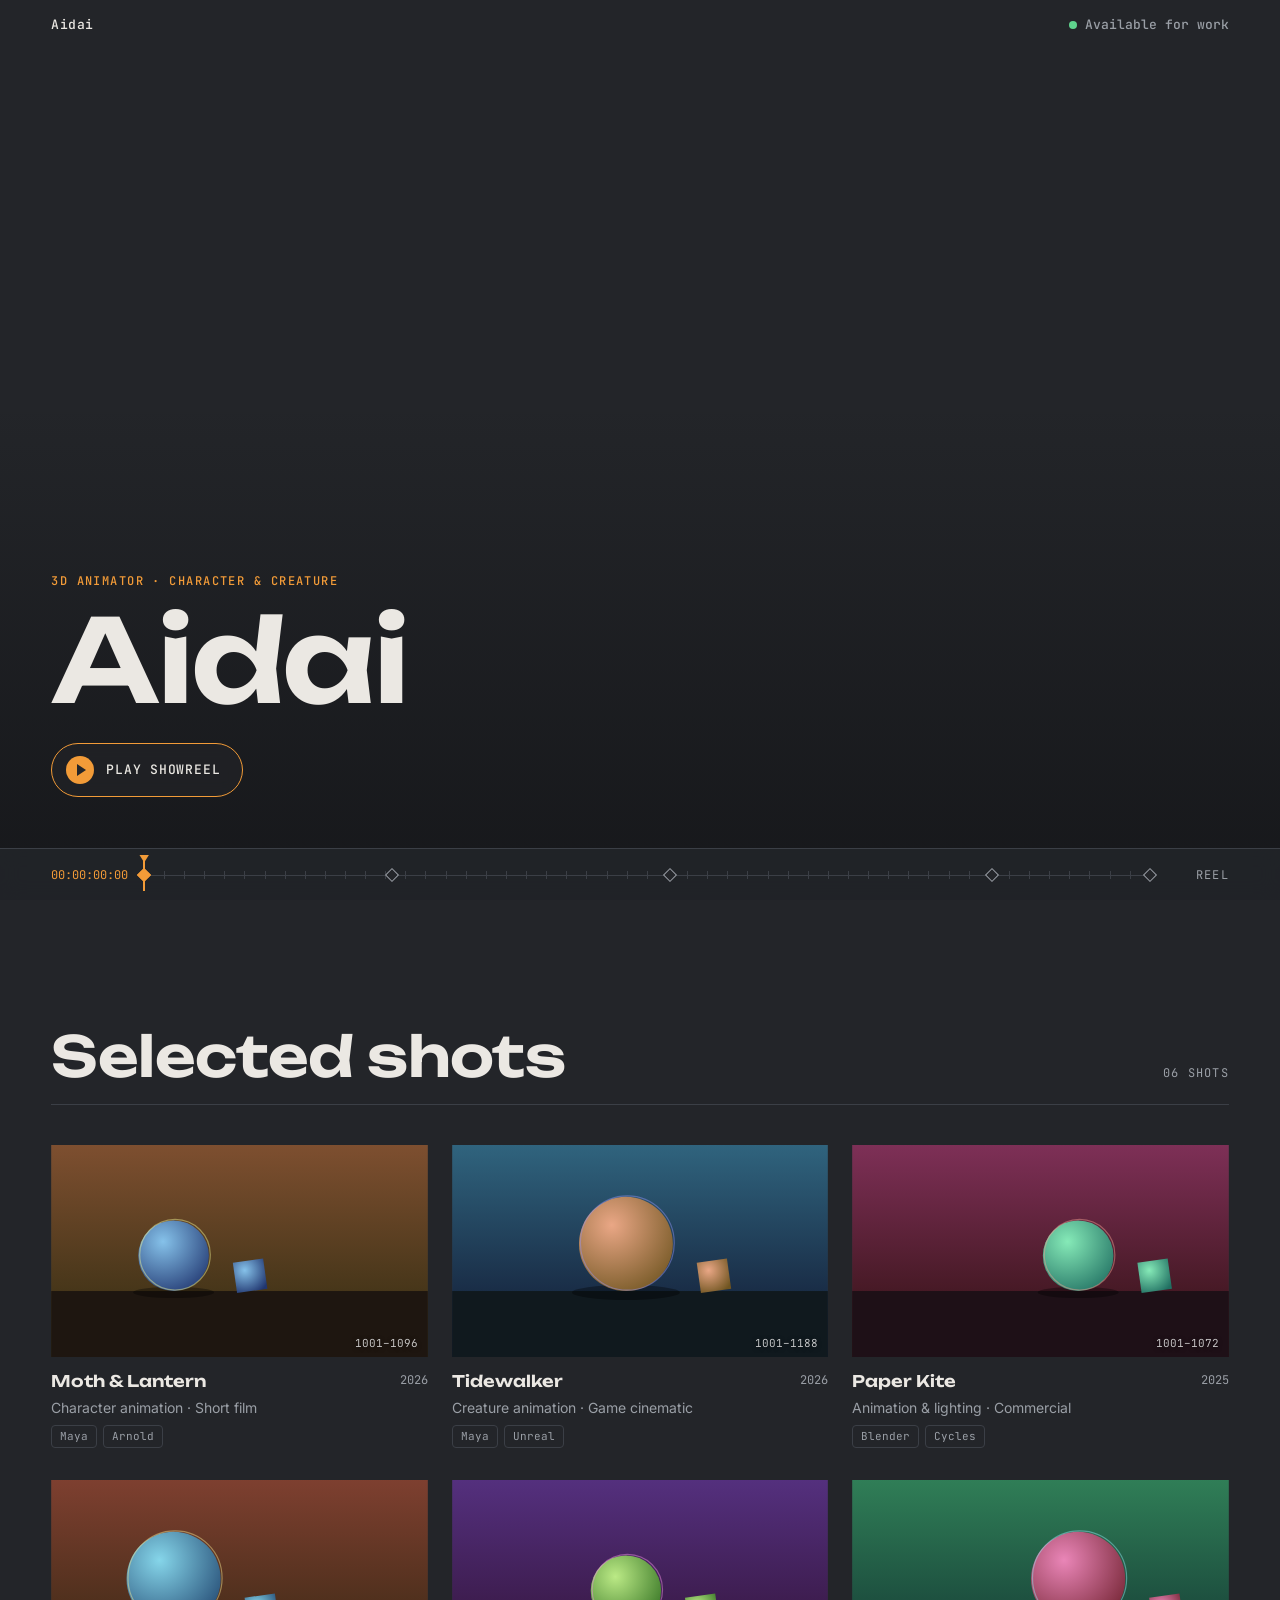
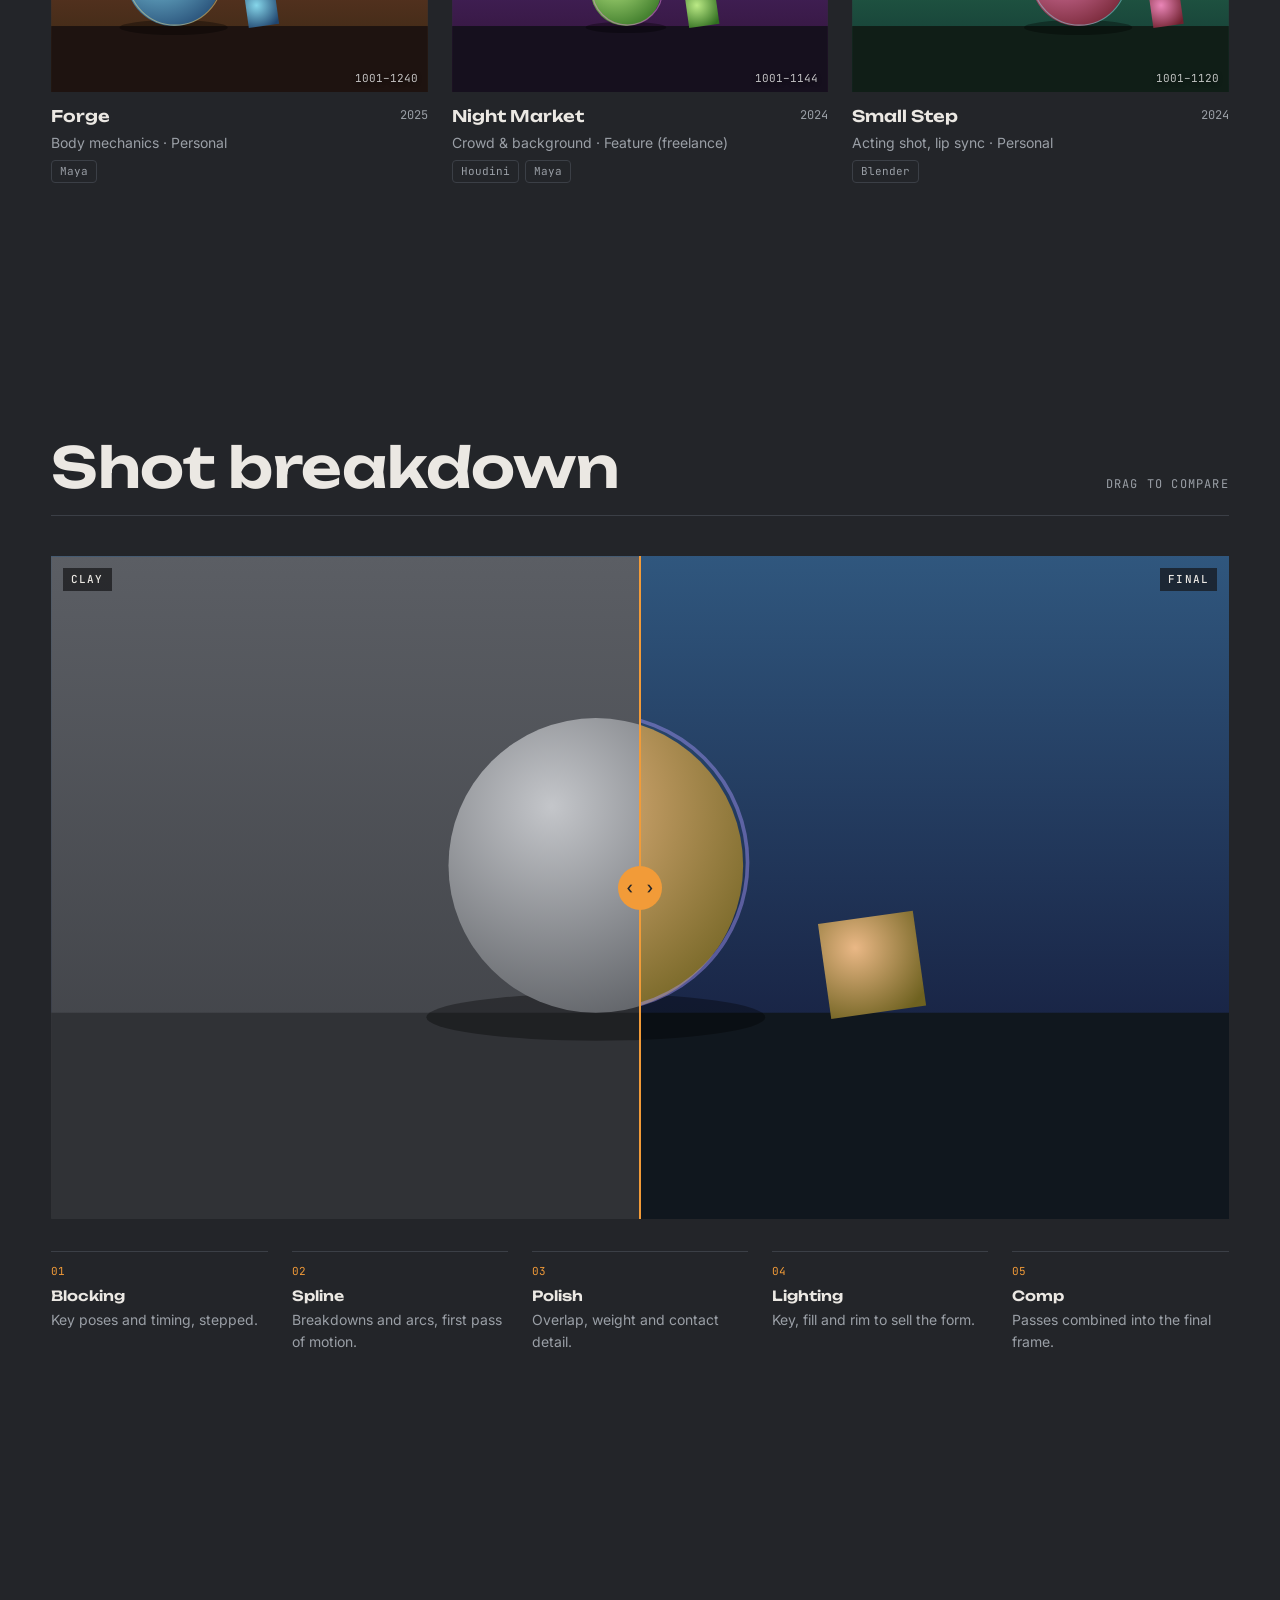
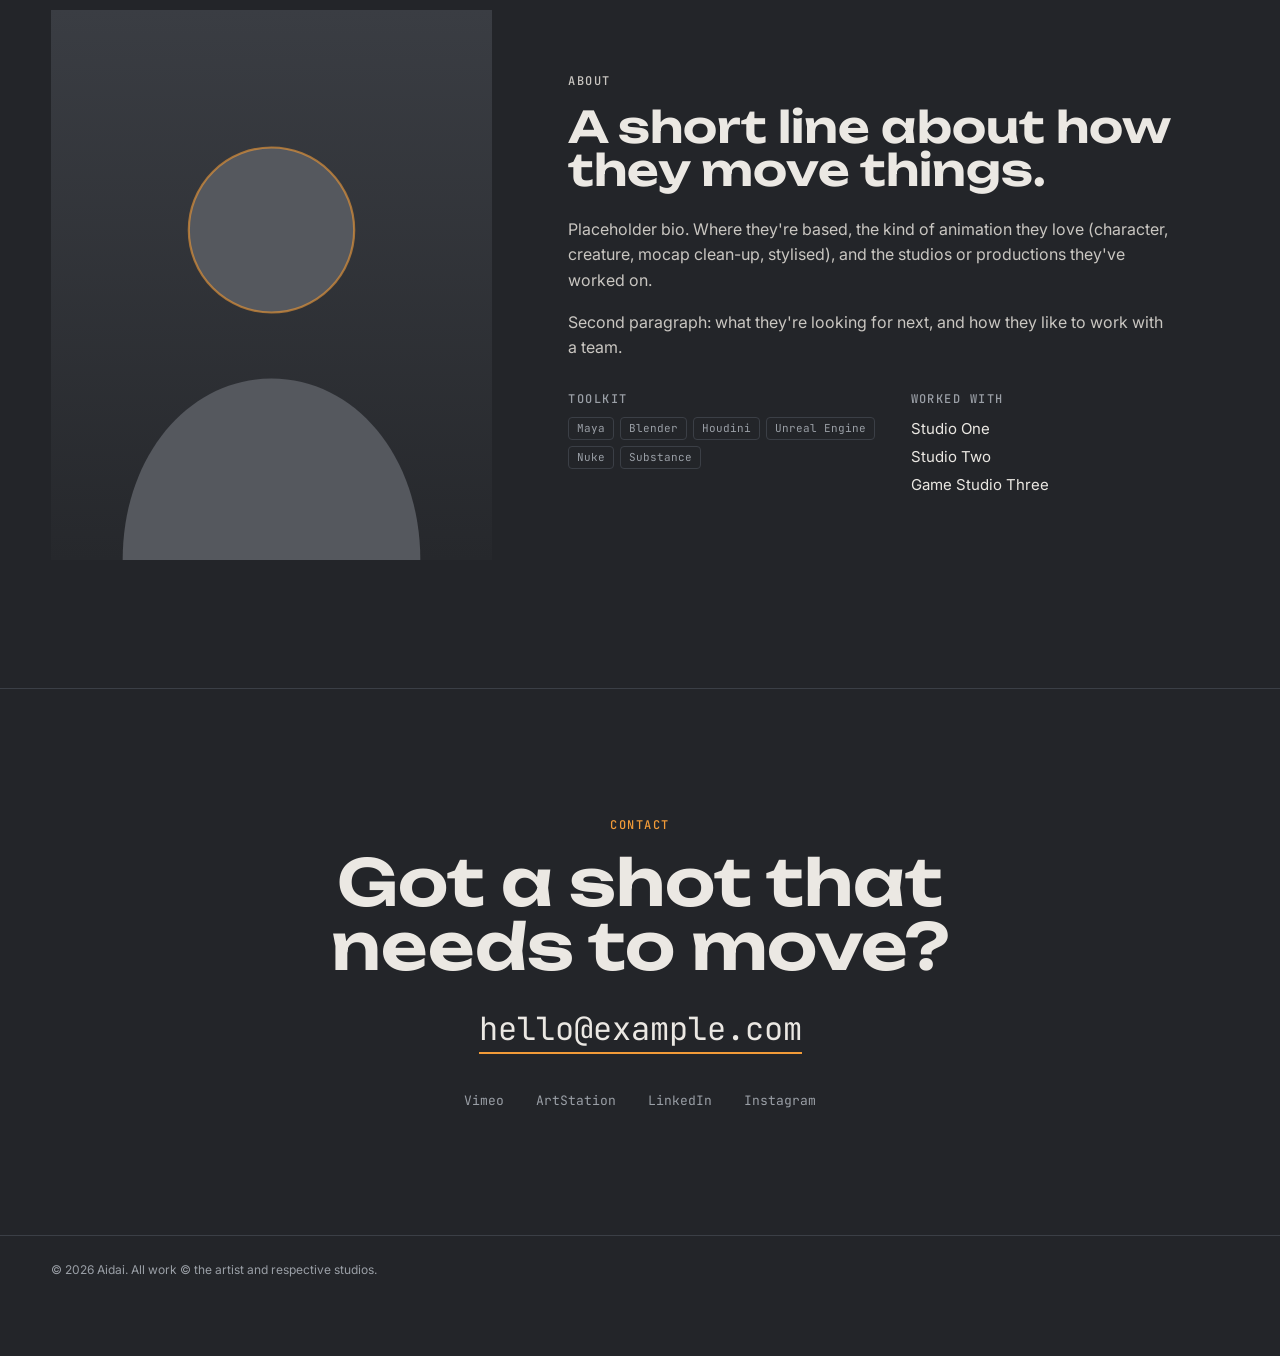
==== commit 93b7ba34: "Use Aidai's name and strip the 3D viewport effects - Replace the "Animator Name" placeholder with Ai" ====
--- a/index.html
+++ b/index.html
@@ -3,8 +3,8 @@
 <head>
   <meta charset="utf-8">
   <meta name="viewport" content="width=device-width, initial-scale=1, viewport-fit=cover">
-  <title>Animator Name — 3D Animation</title>
-  <meta name="description" content="Showreel and portfolio of Animator Name, 3D animator.">
+  <title>Aidai — 3D Animation</title>
+  <meta name="description" content="Showreel and portfolio of Aidai, 3D animator.">
   <link rel="preconnect" href="https://fonts.googleapis.com">
   <link rel="preconnect" href="https://fonts.gstatic.com" crossorigin>
   <link href="https://fonts.googleapis.com/css2?family=Unbounded:wght@400;600&family=Inter:wght@400;500&family=JetBrains+Mono:wght@400;500&display=swap" rel="stylesheet">
@@ -13,24 +13,17 @@
 <body>
 
   <!-- Corner marks: no nav bar. Navigation lives in the timeline at the bottom. -->
-  <a href="#reel" class="mark">Animator&nbsp;Name</a>
+  <a href="#reel" class="mark">Aidai</a>
   <p class="status"><span class="status__dot" aria-hidden="true"></span>Available for work</p>
 
   <main>
 
-    <!-- Reel: until the showreel video exists, a live 3D wireframe stands in for it.
-         Set REEL in script.js to a video file and it replaces the wireframe. -->
+    <!-- Reel: set REEL in script.js to a video file and it plays here as the backdrop. -->
     <section class="hero" id="reel" data-label="Reel">
-      <canvas class="hero__viewport" id="viewport" aria-hidden="true"></canvas>
       <video class="hero__video" id="hero-video" muted loop playsinline hidden></video>
-      <div class="hero__hud" aria-hidden="true">
-        <span>User Perspective</span>
-        <span>(1) Showreel</span>
-        <span id="hud-frame">Frame 1001</span>
-      </div>
       <div class="hero__text">
         <p class="eyebrow">3D Animator · Character &amp; Creature</p>
-        <h1>Animator Name</h1>
+        <h1>Aidai</h1>
         <button class="play" id="play-reel"><span class="play__icon" aria-hidden="true"></span>Play showreel</button>
       </div>
     </section>
@@ -69,7 +62,7 @@
 
     <section class="section about" id="about" data-label="About">
       <figure class="about__portrait">
-        <img id="portrait" alt="Portrait of the animator (placeholder)">
+        <img id="portrait" alt="Portrait of Aidai (placeholder)">
       </figure>
       <div class="about__text">
         <p class="eyebrow">About</p>
@@ -106,7 +99,7 @@
     </section>
 
     <footer class="footer">
-      <p>© <span id="year"></span> Animator Name. All work © the artist and respective studios.</p>
+      <p>© <span id="year"></span> Aidai. All work © the artist and respective studios.</p>
     </footer>
 
   </main>
--- a/styles.css
+++ b/styles.css
@@ -1,10 +1,9 @@
 /* ---------- Tokens ---------- */
-/* Look: a 3D app's viewport. Grey ground with a faint grid, orange for "selected". */
+/* Look: a plain dark canvas for video to sit on, orange for "selected". */
 :root {
   --viewport: #232529;
   --panel: #2c2f34;
   --line: #3b3f46;
-  --grid: rgba(255, 255, 255, .035);
   --text: #ebe8e3;
   --muted: #9a9fa6;
   --accent: #f29b38;      /* selection orange — swap to taste */
@@ -20,11 +19,7 @@
 html { scroll-behavior: smooth; }
 body {
   margin: 0;
-  background-color: var(--viewport);
-  background-image:
-    linear-gradient(var(--grid) 1px, transparent 1px),
-    linear-gradient(90deg, var(--grid) 1px, transparent 1px);
-  background-size: 48px 48px;
+  background: var(--viewport);
   color: var(--text);
   font: 400 16px/1.6 var(--sans);
   -webkit-font-smoothing: antialiased;
@@ -89,7 +84,6 @@
   padding-bottom: calc(var(--gutter) + var(--timeline-h));
   background: var(--viewport);
 }
-.hero__viewport,
 .hero__video {
   position: absolute;
   inset: 0;
@@ -103,16 +97,6 @@
   inset: 0;
   background: linear-gradient(to top, rgba(20, 21, 24, .85), transparent 55%);
   pointer-events: none;
-}
-.hero__hud {
-  position: absolute;
-  top: calc(56px + env(safe-area-inset-top));
-  left: calc(var(--gutter) + env(safe-area-inset-left));
-  z-index: 1;
-  display: grid;
-  gap: 2px;
-  font: 400 12px/1.4 var(--mono);
-  color: var(--muted);
 }
 .hero__text { position: relative; z-index: 1; max-width: 900px; }
 .hero h1 {
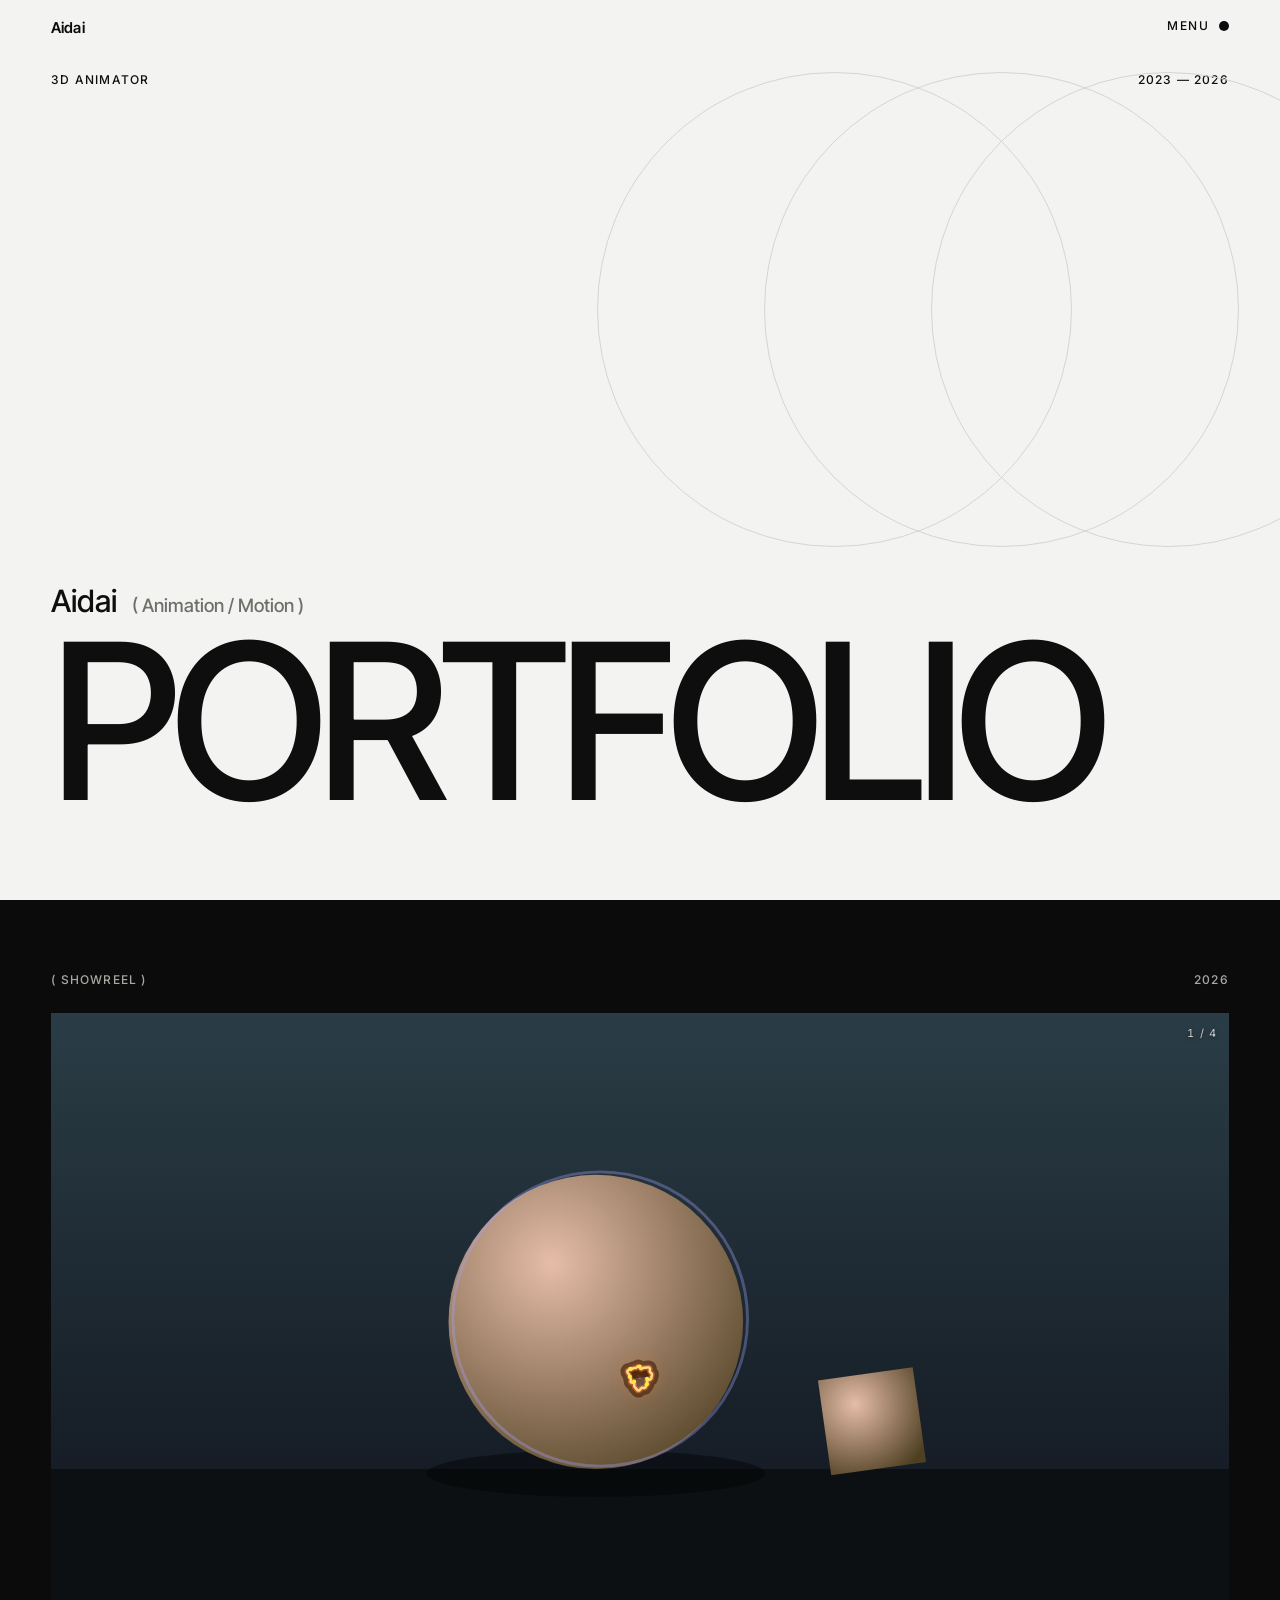
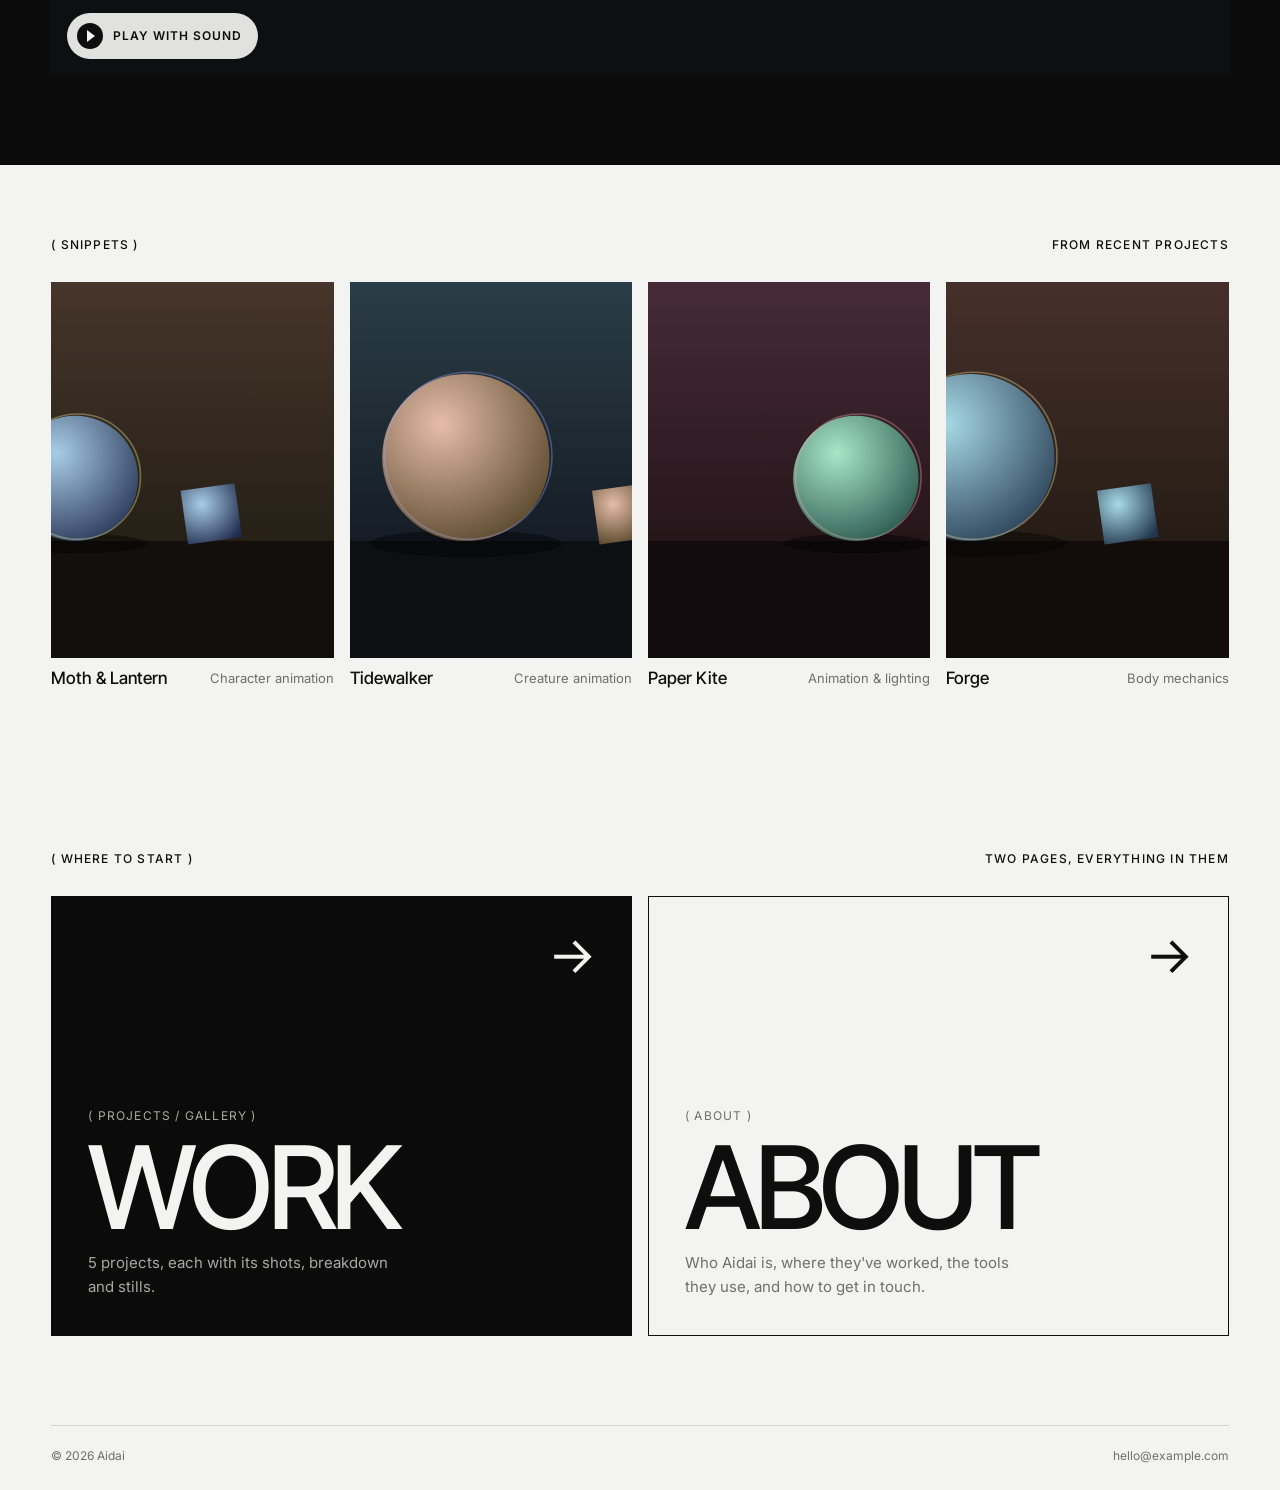
==== commit 54bf6b18: "Add Ember Reveal with cursor peek to the showreel and Work stills The home showreel panel and each p" ====
--- a/index.html
+++ b/index.html
@@ -7,123 +7,115 @@
   <meta name="description" content="Showreel and portfolio of Aidai, 3D animator.">
   <link rel="preconnect" href="https://fonts.googleapis.com">
   <link rel="preconnect" href="https://fonts.gstatic.com" crossorigin>
-  <link href="https://fonts.googleapis.com/css2?family=Unbounded:wght@400;600&family=Inter:wght@400;500&family=JetBrains+Mono:wght@400;500&display=swap" rel="stylesheet">
+  <link href="https://fonts.googleapis.com/css2?family=Inter+Tight:wght@400;500;600&family=Inter:wght@400;500&display=swap" rel="stylesheet">
   <link rel="stylesheet" href="styles.css">
 </head>
-<body>
+<body data-page="home">
 
-  <!-- Corner marks: no nav bar. Navigation lives in the timeline at the bottom. -->
-  <a href="#reel" class="mark">Aidai</a>
-  <p class="status"><span class="status__dot" aria-hidden="true"></span>Available for work</p>
+  <!-- Corner marks and backdrop menu: the same on every page -->
+  <a href="index.html" class="mark" aria-label="Aidai, home">Aidai</a>
+  <button class="menu-toggle" aria-expanded="false" aria-controls="backdrop">
+    <span class="menu-toggle__label">Menu</span>
+    <span class="menu-toggle__dot" aria-hidden="true"></span>
+  </button>
+  <div class="backdrop" id="backdrop" aria-hidden="true">
+    <div class="backdrop__art" aria-hidden="true"></div>
+    <nav class="backdrop__nav" aria-label="Site">
+      <ol>
+        <li><a href="index.html" data-page="home"><span>01</span>Home</a></li>
+        <li><a href="work.html" data-page="work"><span>02</span>Work</a></li>
+        <li><a href="about.html" data-page="about"><span>03</span>About</a></li>
+        <li><a href="about.html#contact" data-page="contact"><span>04</span>Contact</a></li>
+      </ol>
+    </nav>
+    <p class="backdrop__foot">3D animation · Character · Creature</p>
+  </div>
 
-  <main>
+  <main id="top">
 
-    <!-- Reel: set REEL in script.js to a video file and it plays here as the backdrop. -->
-    <section class="hero" id="reel" data-label="Reel">
-      <video class="hero__video" id="hero-video" muted loop playsinline hidden></video>
-      <div class="hero__text">
-        <p class="eyebrow">3D Animator · Character &amp; Creature</p>
-        <h1>Aidai</h1>
-        <button class="play" id="play-reel"><span class="play__icon" aria-hidden="true"></span>Play showreel</button>
+    <!-- Cover: like the first page of a printed portfolio -->
+    <section class="panel cover">
+      <div class="labels">
+        <span>3D Animator</span>
+        <span>2023 — 2026</span>
+      </div>
+      <div class="orbits" aria-hidden="true"><span></span><span></span><span></span></div>
+      <div class="cover__body">
+        <p class="cover__name">Aidai <span>( Animation / Motion )</span></p>
+        <h1 class="giant">Portfolio</h1>
       </div>
     </section>
 
-    <!-- Work: cards are built from the PROJECTS list in script.js -->
-    <section class="section" id="work" data-label="Work">
-      <header class="section__head">
-        <h2>Selected shots</h2>
-        <p class="section__note" id="work-count"></p>
-      </header>
-      <div class="work" id="work-grid"></div>
-    </section>
-
-    <!-- Breakdown: drag to compare the clay pass with the final render -->
-    <section class="section" id="breakdown" data-label="Breakdown">
-      <header class="section__head">
-        <h2>Shot breakdown</h2>
-        <p class="section__note">Drag to compare</p>
-      </header>
-      <div class="compare" id="compare">
-        <img class="compare__img" id="compare-after" alt="Final render (placeholder)">
-        <img class="compare__img compare__img--before" id="compare-before" alt="Clay render (placeholder)">
-        <span class="compare__tag compare__tag--before">Clay</span>
-        <span class="compare__tag compare__tag--after">Final</span>
-        <span class="compare__handle" aria-hidden="true"></span>
-        <input class="compare__range" id="compare-range" type="range" min="0" max="100" value="50" aria-label="Compare clay pass and final render">
+    <!-- Showreel: the panel burns from one featured project's image to the next (Ember Reveal);
+         "Play with sound" opens the reel (set REEL in script.js) in the viewer -->
+    <section class="panel panel--dark showreel" id="showreel">
+      <div class="labels">
+        <span>( Showreel )</span>
+        <span class="js-year"></span>
       </div>
-      <ol class="pipeline">
-        <li><strong>Blocking</strong>Key poses and timing, stepped.</li>
-        <li><strong>Spline</strong>Breakdowns and arcs, first pass of motion.</li>
-        <li><strong>Polish</strong>Overlap, weight and contact detail.</li>
-        <li><strong>Lighting</strong>Key, fill and rim to sell the form.</li>
-        <li><strong>Comp</strong>Passes combined into the final frame.</li>
-      </ol>
-    </section>
-
-    <section class="section about" id="about" data-label="About">
-      <figure class="about__portrait">
-        <img id="portrait" alt="Portrait of Aidai (placeholder)">
-      </figure>
-      <div class="about__text">
-        <p class="eyebrow">About</p>
-        <h2>A short line about how they move things.</h2>
-        <p>Placeholder bio. Where they're based, the kind of animation they love (character, creature, mocap clean-up, stylised), and the studios or productions they've worked on.</p>
-        <p>Second paragraph: what they're looking for next, and how they like to work with a team.</p>
-        <div class="about__lists">
-          <div>
-            <h3>Toolkit</h3>
-            <ul class="chips">
-              <li>Maya</li><li>Blender</li><li>Houdini</li><li>Unreal Engine</li><li>Nuke</li><li>Substance</li>
-            </ul>
-          </div>
-          <div>
-            <h3>Worked with</h3>
-            <ul class="credits">
-              <li>Studio One</li><li>Studio Two</li><li>Game Studio Three</li>
-            </ul>
-          </div>
+      <div class="screen">
+        <div class="ember" id="reel-ember" tabindex="0" role="button" aria-label="Featured work: show the next image">
+          <canvas aria-hidden="true"></canvas>
+          <span class="ember__count"></span>
         </div>
+        <button class="screen__play" id="reel-play"><span aria-hidden="true"></span>Play with sound</button>
       </div>
     </section>
 
-    <section class="section contact" id="contact" data-label="Contact">
-      <p class="eyebrow">Contact</p>
-      <h2>Got a shot that needs to move?</h2>
-      <a class="contact__email" href="mailto:hello@example.com">hello@example.com</a>
-      <ul class="contact__social">
-        <li><a href="#">Vimeo</a></li>
-        <li><a href="#">ArtStation</a></li>
-        <li><a href="#">LinkedIn</a></li>
-        <li><a href="#">Instagram</a></li>
-      </ul>
+    <!-- Snippets: a taste of recent projects; each one opens that project on the Work page.
+         Built from the PROJECTS marked `featured` in script.js -->
+    <section class="panel snippets">
+      <div class="labels">
+        <span>( Snippets )</span>
+        <span>From recent projects</span>
+      </div>
+      <div class="snippets__grid" id="snippets"></div>
     </section>
 
-    <footer class="footer">
-      <p>© <span id="year"></span> Aidai. All work © the artist and respective studios.</p>
+    <!-- Where to start: two clear doors for first-time visitors -->
+    <section class="panel start">
+      <div class="labels">
+        <span>( Where to start )</span>
+        <span>Two pages, everything in them</span>
+      </div>
+      <div class="doors">
+        <a class="door door--dark" href="work.html">
+          <span class="door__label">( Projects / Gallery )</span>
+          <span class="door__title">Work</span>
+          <span class="door__desc" id="work-door-desc">Every project with its shots, breakdown and stills.</span>
+          <span class="door__arrow" aria-hidden="true">→</span>
+        </a>
+        <a class="door" href="about.html">
+          <span class="door__label">( About )</span>
+          <span class="door__title">About</span>
+          <span class="door__desc">Who Aidai is, where they've worked, the tools they use, and how to get in touch.</span>
+          <span class="door__arrow" aria-hidden="true">→</span>
+        </a>
+      </div>
+    </section>
+
+    <footer class="panel footer-panel">
+      <div class="footer">
+        <span>© <span class="js-year"></span> Aidai</span>
+        <a href="about.html#contact">hello@example.com</a>
+      </div>
     </footer>
 
   </main>
 
-  <!-- Timeline: scroll position as a playhead; each section is a keyframe you can jump to.
-       Keyframes are built from every element with data-label. -->
-  <nav class="timeline" aria-label="Sections">
-    <span class="timeline__tc" id="timecode">00:00:00:00</span>
-    <div class="timeline__track" id="track">
-      <span class="timeline__playhead" id="playhead" aria-hidden="true"></span>
-    </div>
-    <span class="timeline__label" id="timeline-label">Reel</span>
-  </nav>
-
-  <!-- Player for the showreel and individual shots -->
-  <div class="player" id="player" role="dialog" aria-modal="true" aria-label="Video player" hidden>
-    <button class="player__close" aria-label="Close">×</button>
+  <!-- Viewer for videos and stills -->
+  <div class="viewer" id="viewer" role="dialog" aria-modal="true" aria-label="Viewer" hidden>
+    <button class="viewer__close" aria-label="Close">×</button>
+    <button class="viewer__nav viewer__nav--prev" aria-label="Previous">‹</button>
     <figure>
-      <div class="player__screen">
-        <video id="player-video" controls playsinline></video>
-        <p class="player__empty" id="player-empty" hidden><span>No video added yet. Set this shot's <code>video</code> in script.js.</span></p>
+      <div class="viewer__frame">
+        <img id="viewer-img" alt="">
+        <video id="viewer-video" controls playsinline></video>
+        <p class="viewer__empty" id="viewer-empty"><span>No video added yet. Set it in script.js.</span></p>
       </div>
-      <figcaption><strong id="player-title"></strong><span id="player-meta"></span></figcaption>
+      <figcaption id="viewer-cap"></figcaption>
     </figure>
+    <button class="viewer__nav viewer__nav--next" aria-label="Next">›</button>
   </div>
 
   <script src="script.js"></script>
--- a/styles.css
+++ b/styles.css
@@ -1,17 +1,16 @@
 /* ---------- Tokens ---------- */
-/* Look: a plain dark canvas for video to sit on, orange for "selected". */
+/* Layout: a printed portfolio. Paper pages for titles, black stages for the work, one highlighter. */
 :root {
-  --viewport: #232529;
-  --panel: #2c2f34;
-  --line: #3b3f46;
-  --text: #ebe8e3;
-  --muted: #9a9fa6;
-  --accent: #f29b38;      /* selection orange — swap to taste */
-  --display: "Unbounded", "Arial Black", sans-serif;
+  --paper: #f3f3f1;
+  --ink: #0e0e0e;
+  --stage: #0b0b0c;
+  --muted: #6f6f6a;
+  --line: #d6d5d0;
+  --line-dark: #2b2b2d;
+  --accent: #46f0c8;      /* highlighter mint — swap to taste */
+  --display: "Inter Tight", "Helvetica Neue", Arial, sans-serif;
   --sans: "Inter", system-ui, sans-serif;
-  --mono: "JetBrains Mono", ui-monospace, Consolas, monospace;
   --gutter: clamp(16px, 4vw, 56px);
-  --timeline-h: 52px;
   --ease: cubic-bezier(.2, .7, .2, 1);
 }
 
@@ -19,500 +18,573 @@
 html { scroll-behavior: smooth; }
 body {
   margin: 0;
-  background: var(--viewport);
-  color: var(--text);
+  background: var(--paper);
+  color: var(--ink);
   font: 400 16px/1.6 var(--sans);
   -webkit-font-smoothing: antialiased;
   -webkit-tap-highlight-color: transparent;
 }
 body.no-scroll { overflow: hidden; }
-img, video, canvas { display: block; max-width: 100%; }
+img, video { display: block; max-width: 100%; }
 [hidden] { display: none !important; }
 a { color: inherit; }
-h1, h2, h3 { font-family: var(--display); font-weight: 600; line-height: 1; margin: 0; text-wrap: balance; }
 button { font: inherit; color: inherit; }
+h1, h2, h3 { margin: 0; font-family: var(--display); font-weight: 500; line-height: .9; text-wrap: balance; }
 :focus-visible { outline: 2px solid var(--accent); outline-offset: 3px; }
 
-.eyebrow {
-  margin: 0 0 16px;
-  font: 500 12px/1.4 var(--mono);
-  letter-spacing: .12em;
-  text-transform: uppercase;
-  color: var(--accent);
+/* Small corner labels, like the page furniture of a print layout */
+.labels {
+  display: flex;
+  justify-content: space-between;
+  gap: 16px;
+  font: 500 12px/1.4 var(--sans);
+  letter-spacing: .1em;
+  text-transform: uppercase;
+}
+.labels > :last-child:not(:first-child) { text-align: right; }
+
+.giant {
+  font-size: clamp(64px, 17vw, 260px);
+  letter-spacing: -.05em;
+  line-height: .82;
+  text-transform: uppercase;
+}
+.giant--two { font-size: clamp(56px, 13vw, 200px); }
+.big { font-size: clamp(44px, 7vw, 104px); letter-spacing: -.04em; }
+
+.tag {   /* highlighter label */
+  display: inline-block;
+  padding: 3px 8px;
+  background: var(--accent);
+  color: var(--ink);
+  font: 600 12px/1.4 var(--sans);
+  letter-spacing: .08em;
+  text-transform: uppercase;
 }
 
 /* ---------- Corner marks ---------- */
 .mark,
-.status {
+.menu-toggle {
   position: fixed;
-  top: calc(18px + env(safe-area-inset-top));
+  top: calc(20px + env(safe-area-inset-top));
   z-index: 50;
-  margin: 0;
-  font: 500 13px/1 var(--mono);
+  mix-blend-mode: difference;   /* readable on paper and on black stages */
+  color: #fff;
 }
 .mark {
   left: calc(var(--gutter) + env(safe-area-inset-left));
+  font: 600 15px/1 var(--display);
   text-decoration: none;
-  letter-spacing: .04em;
-}
-.status {
+  letter-spacing: .01em;
+}
+.menu-toggle {
   right: calc(var(--gutter) + env(safe-area-inset-right));
   display: flex;
   align-items: center;
-  gap: 8px;
+  gap: 10px;
+  background: none;
+  border: 0;
+  padding: 0;
+  font: 500 12px/1 var(--sans);
+  letter-spacing: .12em;
+  text-transform: uppercase;
+  cursor: pointer;
+}
+.menu-toggle__dot {
+  width: 10px;
+  height: 10px;
+  border-radius: 50%;
+  background: currentColor;
+  transition: transform .4s var(--ease);
+}
+.menu-toggle[aria-expanded="true"] .menu-toggle__dot { transform: scale(1.8); }
+
+/* ---------- Backdrop menu ---------- */
+.backdrop {
+  position: fixed;
+  inset: 0;
+  z-index: 40;
+  background: var(--paper);
+  display: grid;
+  align-content: center;
+  padding: var(--gutter);
+  clip-path: circle(0% at calc(100% - var(--gutter)) 26px);
+  transition: clip-path .7s var(--ease);
+  pointer-events: none;
+}
+.backdrop.is-open {
+  clip-path: circle(150% at calc(100% - var(--gutter)) 26px);
+  pointer-events: auto;
+}
+.backdrop__art {
+  position: absolute;
+  inset: 0;
+  background: center / cover no-repeat;
+  opacity: 0;
+  transform: scale(1.05);
+  transition: opacity .5s var(--ease), transform 1.2s var(--ease);
+}
+.backdrop__art.is-visible { opacity: .2; transform: scale(1); }
+.backdrop__nav { position: relative; }
+.backdrop__nav ol { list-style: none; margin: 0; padding: 0; }
+.backdrop__nav li {
+  opacity: 0;
+  transform: translateY(40px);
+  transition: opacity .6s var(--ease), transform .8s var(--ease);
+}
+.backdrop.is-open .backdrop__nav li { opacity: 1; transform: none; }
+.backdrop.is-open .backdrop__nav li:nth-child(1) { transition-delay: .15s; }
+.backdrop.is-open .backdrop__nav li:nth-child(2) { transition-delay: .22s; }
+.backdrop.is-open .backdrop__nav li:nth-child(3) { transition-delay: .29s; }
+.backdrop.is-open .backdrop__nav li:nth-child(4) { transition-delay: .36s; }
+.backdrop__nav a {
+  display: inline-flex;
+  align-items: baseline;
+  gap: 18px;
+  font: 500 clamp(48px, 10vw, 128px)/1 var(--display);
+  letter-spacing: -.04em;
+  text-transform: uppercase;
+  text-decoration: none;
+  transition: transform .4s var(--ease);
+}
+.backdrop__nav a span { font: 500 13px/1 var(--sans); letter-spacing: 0; color: var(--muted); }
+.backdrop__nav a:hover,
+.backdrop__nav a:focus-visible { transform: translateX(12px); }
+.backdrop__nav a:hover span,
+.backdrop__nav a:focus-visible span,
+.backdrop__nav a[aria-current="page"] span { background: var(--accent); color: var(--ink); }
+.backdrop__foot {
+  position: absolute;
+  left: var(--gutter);
+  bottom: calc(24px + env(safe-area-inset-bottom));
+  margin: 0;
+  font-size: 13px;
   color: var(--muted);
 }
-.status__dot {
-  width: 8px;
-  height: 8px;
+
+/* ---------- Panels ---------- */
+.panel {
+  position: relative;
+  padding: calc(72px + env(safe-area-inset-top)) var(--gutter) clamp(48px, 7vw, 96px);
+  overflow: hidden;
+}
+.panel--dark { background: var(--stage); color: var(--paper); }
+.panel--dark .labels { color: #a9a9a4; }
+
+/* ---------- Cover ---------- */
+.cover {
+  min-height: 100svh;
+  display: flex;
+  flex-direction: column;
+  justify-content: space-between;
+}
+.orbits {   /* thin outline circles, the reference's main ornament */
+  position: absolute;
+  top: 8%;
+  right: -6vw;
+  width: min(62vw, 760px);
+  aspect-ratio: 1.6;
+  pointer-events: none;
+}
+.orbits span {
+  position: absolute;
+  top: 0;
+  height: 100%;
+  aspect-ratio: 1;
+  border: 1px solid var(--line);
   border-radius: 50%;
-  background: #5fd38d;
-  box-shadow: 0 0 0 0 rgba(95, 211, 141, .6);
-  animation: pulse 2.4s infinite;
-}
-@keyframes pulse { 70% { box-shadow: 0 0 0 8px rgba(95, 211, 141, 0); } 100% { box-shadow: 0 0 0 0 rgba(95, 211, 141, 0); } }
-
-/* ---------- Hero / reel ---------- */
-.hero {
+}
+.orbits span:nth-child(1) { left: 0; }
+.orbits span:nth-child(2) { left: 22%; }
+.orbits span:nth-child(3) { left: 44%; }
+.cover__body { position: relative; }
+.cover__name {
+  margin: 0 0 12px;
+  font: 500 clamp(20px, 2.4vw, 32px)/1.2 var(--display);
+}
+.cover__name span { color: var(--muted); font-size: .6em; margin-left: 8px; }
+
+/* ---------- Screens (video stages) ---------- */
+.screen {
   position: relative;
-  height: 100svh;
-  min-height: 560px;
+  aspect-ratio: 16 / 9;
+  margin-top: 24px;
   overflow: hidden;
-  display: flex;
-  align-items: flex-end;
-  padding: var(--gutter);
-  padding-bottom: calc(var(--gutter) + var(--timeline-h));
-  background: var(--viewport);
-}
-.hero__video {
+  background: #151517;
+}
+.screen__poster,
+.screen__video {
   position: absolute;
   inset: 0;
   width: 100%;
   height: 100%;
   object-fit: cover;
 }
-.hero::after {   /* fade so the title reads over the reel */
-  content: "";
-  position: absolute;
-  inset: 0;
-  background: linear-gradient(to top, rgba(20, 21, 24, .85), transparent 55%);
-  pointer-events: none;
-}
-.hero__text { position: relative; z-index: 1; max-width: 900px; }
-.hero h1 {
-  font-size: clamp(40px, 9vw, 128px);
-  letter-spacing: -.02em;
-  line-height: .95;
-  margin-bottom: 28px;
-}
-.play {
+.screen__play {
+  position: absolute;
+  left: 16px;
+  bottom: 16px;
   display: inline-flex;
   align-items: center;
-  gap: 12px;
-  padding: 12px 22px 12px 14px;
-  border: 1px solid var(--accent);
+  gap: 10px;
+  padding: 10px 16px 10px 10px;
+  border: 0;
   border-radius: 999px;
-  background: rgba(35, 37, 41, .6);
-  backdrop-filter: blur(8px);
-  font: 500 13px/1 var(--mono);
-  letter-spacing: .06em;
+  background: rgba(243, 243, 241, .92);
+  color: var(--ink);
+  font: 600 12px/1 var(--sans);
+  letter-spacing: .08em;
   text-transform: uppercase;
   cursor: pointer;
-  transition: background .3s, color .3s;
-}
-.play__icon {
-  width: 28px;
-  height: 28px;
+  transition: background .3s;
+}
+.screen__play span {
+  width: 26px;
+  height: 26px;
   border-radius: 50%;
-  background: var(--accent);
+  background: var(--ink);
   position: relative;
 }
-.play__icon::after {   /* triangle */
+.screen__play span::after {   /* triangle */
   content: "";
   position: absolute;
-  left: 11px;
-  top: 8px;
-  border-left: 9px solid var(--viewport);
+  left: 10px;
+  top: 7px;
+  border-left: 8px solid var(--paper);
   border-top: 6px solid transparent;
   border-bottom: 6px solid transparent;
 }
-.play:hover { background: var(--accent); color: var(--viewport); }
-
-/* ---------- Sections ---------- */
-main { padding-bottom: var(--timeline-h); }
-.section { padding: clamp(72px, 10vw, 140px) var(--gutter); }
-.section__head {
-  display: flex;
-  justify-content: space-between;
-  align-items: baseline;
-  flex-wrap: wrap;
-  gap: 8px 16px;
-  border-bottom: 1px solid var(--line);
-  padding-bottom: 20px;
-  margin-bottom: 40px;
-}
-.section__head h2 { font-size: clamp(28px, 4.4vw, 56px); letter-spacing: -.01em; }
-.section__note { margin: 0; font: 400 12px/1.4 var(--mono); color: var(--muted); text-transform: uppercase; letter-spacing: .1em; }
-
-/* ---------- Work grid ---------- */
-.work {
-  display: grid;
-  grid-template-columns: repeat(auto-fill, minmax(min(100%, 340px), 1fr));
-  gap: 32px 24px;
-}
-.card {
-  display: block;
-  width: 100%;
-  padding: 0;
-  border: 0;
-  background: none;
-  text-align: left;
-  cursor: pointer;
-}
-.card__media {
-  display: block;
+.screen__play:hover { background: var(--accent); }
+
+/* ---------- Home: snippets ---------- */
+.snippets__grid {
+  display: grid;
+  grid-template-columns: repeat(auto-fit, minmax(min(100%, 240px), 1fr));
+  gap: 24px 16px;
+  margin-top: 28px;
+}
+.snip { display: grid; gap: 10px; text-decoration: none; }
+.snip__media {
   position: relative;
-  aspect-ratio: 16 / 9;
+  aspect-ratio: 3 / 4;
   overflow: hidden;
-  background: var(--panel);
-  outline: 2px solid transparent;
-  outline-offset: 4px;
-  transition: outline-color .25s;
-}
-.card__media img,
-.card__media video {
+  background: #151517;
+}
+.snip__media img,
+.snip__media video {
   position: absolute;
   inset: 0;
   width: 100%;
   height: 100%;
   object-fit: cover;
-}
-.card__media video { opacity: 0; transition: opacity .3s; }
-.card.is-playing .card__media video { opacity: 1; }
-.card__frame {   /* frame counter, like a playblast overlay */
-  position: absolute;
-  right: 10px;
-  bottom: 8px;
-  font: 400 11px/1 var(--mono);
-  color: rgba(255, 255, 255, .75);
-  text-shadow: 0 1px 4px rgba(0, 0, 0, .6);
-}
-.card:hover .card__media,
-.card:focus-visible .card__media { outline-color: var(--accent); }   /* "selected" */
-.card:focus-visible { outline: none; }
-.card__meta { display: grid; gap: 6px; padding-top: 14px; }
-.card__title {
-  display: flex;
-  justify-content: space-between;
-  gap: 12px;
-  font: 600 16px/1.25 var(--display);
-}
-.card__title span:last-child { font: 400 12px/1.6 var(--mono); color: var(--muted); }
-.card__role { font-size: 14px; color: var(--muted); }
-.chips { list-style: none; margin: 0; padding: 0; display: flex; flex-wrap: wrap; gap: 6px; }
-.chips > * {
-  font: 400 11px/1 var(--mono);
-  padding: 5px 8px;
-  border: 1px solid var(--line);
-  border-radius: 4px;
-  color: var(--muted);
-}
-
-/* ---------- Breakdown compare ---------- */
-.compare {
-  --pos: 50%;
+  transition: transform .8s var(--ease);
+}
+.snip__media video { opacity: 0; transition: opacity .3s; }
+.snip.is-playing .snip__media video { opacity: 1; }
+.snip__badge {   /* "video" marker on tiles that move */
+  position: absolute;
+  top: 10px;
+  left: 10px;
+}
+.snip__meta { display: flex; justify-content: space-between; gap: 12px; font-size: 14px; }
+.snip__meta span:first-child { font: 500 17px/1.25 var(--display); }
+.snip__meta span:last-child { color: var(--muted); font-size: 13px; }
+@media (hover: hover) { .snip:hover .snip__media img { transform: scale(1.04); } }
+.snip:hover .snip__meta span:first-child,
+.snip:focus-visible .snip__meta span:first-child { background: var(--accent); }
+
+/* ---------- Home: where to start ---------- */
+.doors {
+  display: grid;
+  grid-template-columns: repeat(auto-fit, minmax(min(100%, 320px), 1fr));
+  gap: 16px;
+  margin-top: 28px;
+}
+.door {
+  position: relative;
+  display: grid;
+  gap: 14px;
+  align-content: end;
+  min-height: clamp(260px, 40vw, 440px);
+  padding: clamp(20px, 3vw, 36px);
+  border: 1px solid var(--ink);
+  text-decoration: none;
+  overflow: hidden;
+  transition: background .4s var(--ease), color .4s var(--ease);
+}
+.door--dark { background: var(--stage); color: var(--paper); border-color: var(--stage); }
+.door__label { font-size: 12px; letter-spacing: .1em; text-transform: uppercase; color: var(--muted); }
+.door__title { font: 500 clamp(56px, 9vw, 132px)/.85 var(--display); letter-spacing: -.05em; text-transform: uppercase; }
+.door__desc { max-width: 36ch; font-size: 15px; color: var(--muted); }
+.door--dark .door__desc, .door--dark .door__label { color: #a9a9a4; }
+.door__arrow {
+  position: absolute;
+  top: clamp(16px, 3vw, 32px);
+  right: clamp(20px, 3vw, 36px);
+  font: 400 clamp(32px, 4vw, 52px)/1 var(--display);
+  transition: transform .4s var(--ease);
+}
+.door:hover .door__arrow,
+.door:focus-visible .door__arrow { transform: translateX(8px); color: var(--accent); }
+.door:not(.door--dark):hover { background: var(--ink); color: var(--paper); }
+
+/* ---------- Next page link + footer ---------- */
+.next {
+  display: grid;
+  gap: 32px;
+  text-decoration: none;
+  border-top: 1px solid var(--line);
+}
+.next__title { font: 500 clamp(48px, 10vw, 152px)/.85 var(--display); letter-spacing: -.05em; text-transform: uppercase; }
+.next__title span { display: inline-block; transition: transform .4s var(--ease); }
+.next:hover .next__title span,
+.next:focus-visible .next__title span { transform: translateX(16px); color: var(--accent); }
+.footer-panel { padding-top: 0; padding-bottom: calc(24px + env(safe-area-inset-bottom)); }
+.panel--dark + .footer-panel { padding-top: 24px; }
+
+/* ---------- About ---------- */
+.about {
+  display: grid;
+  grid-template-columns: minmax(0, 7fr) minmax(0, 4fr);
+  gap: clamp(28px, 4vw, 56px) clamp(32px, 6vw, 96px);
+  align-items: start;
+}
+.about__head .big span { color: #8d8d88; }
+.about__contact {
+  list-style: none;
+  margin: 28px 0 0;
+  padding: 0;
+  display: grid;
+  gap: 4px;
+  font-size: 15px;
+  color: #c9c9c4;
+}
+.about__portrait { margin: 0; grid-row: span 2; }
+.about__portrait img { width: 100%; aspect-ratio: 4 / 5; object-fit: cover; filter: grayscale(1); }
+.about__bio { margin: 0; max-width: 56ch; color: #c9c9c4; }
+.about__cols {
+  grid-column: 1 / -1;
+  display: grid;
+  grid-template-columns: repeat(auto-fit, minmax(min(100%, 220px), 1fr));
+  gap: 32px;
+  border-top: 1px solid var(--line-dark);
+  padding-top: 28px;
+}
+.about__labels { margin: 0 0 24px; color: #a9a9a4; }
+.about__cols h2 {
+  font: 500 12px/1 var(--sans);
+  letter-spacing: .12em;
+  text-transform: uppercase;
+  color: #8d8d88;
+  margin-bottom: 14px;
+}
+.about__cols ul { list-style: none; margin: 0; padding: 0; display: grid; gap: 8px; }
+.about__cols li { display: flex; justify-content: space-between; gap: 12px; font-size: 15px; }
+.about__cols li span:last-child { color: #8d8d88; font-size: 13px; text-align: right; }
+.about__tools { grid-template-columns: repeat(2, 1fr); }
+
+/* ---------- Work index (divider page) ---------- */
+.index { min-height: 80svh; display: grid; align-content: space-between; gap: 48px; }
+.index__list {
+  list-style: none;
+  margin: 0;
+  padding: 0;
+  border-top: 1px solid var(--line);
+}
+.index__list a {
+  display: grid;
+  grid-template-columns: 3ch minmax(0, 1fr) auto;
+  gap: 16px;
+  align-items: baseline;
+  padding: 14px 0;
+  border-bottom: 1px solid var(--line);
+  text-decoration: none;
+  font: 500 clamp(18px, 2.2vw, 28px)/1.2 var(--display);
+  transition: padding .3s var(--ease);
+}
+.index__list a span:first-child,
+.index__list a span:last-child { font: 400 13px/1 var(--sans); color: var(--muted); }
+.index__list a:hover,
+.index__list a:focus-visible { padding-left: 12px; }
+.index__list a:hover span:first-child { background: var(--accent); color: var(--ink); }
+
+/* ---------- Project spreads ---------- */
+.project__cover { min-height: 60svh; display: grid; align-content: space-between; gap: 40px; }
+.project__title { font-size: clamp(48px, 11vw, 168px); letter-spacing: -.05em; line-height: .85; }
+.project__kind { margin: 16px 0 0; font: 400 clamp(16px, 1.6vw, 20px)/1.3 var(--sans); color: var(--muted); }
+
+.project__stage {
+  display: grid;
+  grid-template-columns: minmax(0, 8fr) minmax(0, 3fr);
+  gap: clamp(24px, 4vw, 56px);
+  align-items: end;
+  padding-top: clamp(48px, 7vw, 96px);
+}
+.project__stage .screen { margin-top: 0; }
+.stage__text { display: grid; gap: 16px; align-content: end; }
+.stage__text p { margin: 0; color: #c9c9c4; font-size: 15px; }
+.stage__tools { list-style: none; margin: 0; padding: 0; display: flex; flex-wrap: wrap; gap: 6px; }
+.stage__tools li {
+  font-size: 12px;
+  padding: 4px 8px;
+  border: 1px solid var(--line-dark);
+  color: #a9a9a4;
+}
+.stage__vertical {   /* a vertical aside, as in the reference */
+  position: absolute;
+  top: clamp(48px, 7vw, 96px);
+  right: calc(var(--gutter) / 2);
+  writing-mode: vertical-rl;
+  font-size: 12px;
+  letter-spacing: .12em;
+  text-transform: uppercase;
+  color: #6d6d69;
+}
+
+.project__stills { padding: 8px var(--gutter) 0; background: var(--stage); }
+
+/* Ember Reveal: hover to peek through a smouldering hole, click to burn through to the next image */
+.ember {
   position: relative;
   aspect-ratio: 16 / 9;
   overflow: hidden;
-  background: var(--panel);
-  user-select: none;
-}
-.compare__img { position: absolute; inset: 0; width: 100%; height: 100%; object-fit: cover; }
-.compare__img--before { clip-path: inset(0 calc(100% - var(--pos)) 0 0); }
-.compare__handle {
-  position: absolute;
-  top: 0;
-  bottom: 0;
-  left: var(--pos);
-  width: 2px;
-  margin-left: -1px;
-  background: var(--accent);
+  background: #151517;
+  cursor: crosshair;
+}
+.ember.is-peeking { cursor: none; }   /* the canvas draws a glowing coal and peek hole instead */
+.ember canvas { position: absolute; inset: 0; width: 100%; height: 100%; }
+.screen .ember { position: absolute; inset: 0; aspect-ratio: auto; }   /* fills the showreel panel */
+.screen .ember__count { bottom: auto; top: 12px; }   /* clear of the play button */
+.ember__hint,
+.ember__count {
+  position: absolute;
+  bottom: 10px;
+  font-size: 11px;
+  letter-spacing: .1em;
+  text-transform: uppercase;
+  color: rgba(243, 243, 241, .8);
+  text-shadow: 0 1px 4px rgba(0, 0, 0, .6);
   pointer-events: none;
 }
-.compare__handle::after {   /* grip */
-  content: "‹ ›";
-  position: absolute;
-  top: 50%;
-  left: 50%;
-  transform: translate(-50%, -50%);
-  width: 44px;
-  height: 44px;
-  border-radius: 50%;
-  background: var(--accent);
-  color: var(--viewport);
-  display: grid;
-  place-items: center;
-  font: 600 16px/1 var(--mono);
-}
-.compare:focus-within .compare__handle::after { box-shadow: 0 0 0 4px rgba(242, 155, 56, .35); }
-.compare__tag {
+.ember__hint { left: 12px; transition: opacity .4s; }
+.ember.is-used .ember__hint { opacity: 0; }
+.ember__count { right: 12px; font-variant-numeric: tabular-nums; }
+.ember__full {
   position: absolute;
   top: 12px;
-  font: 500 11px/1 var(--mono);
+  right: 12px;
+  padding: 6px 10px;
+  border: 0;
+  background: rgba(14, 14, 14, .7);
+  color: var(--paper);
+  font-size: 11px;
   letter-spacing: .1em;
   text-transform: uppercase;
-  padding: 6px 8px;
-  background: rgba(20, 21, 24, .7);
-  pointer-events: none;
-}
-.compare__tag--before { left: 12px; }
-.compare__tag--after { right: 12px; }
-.compare__range {   /* invisible, full-size: drag anywhere, works with touch and keyboard */
-  position: absolute;
-  inset: 0;
-  width: 100%;
-  height: 100%;
-  margin: 0;
-  opacity: 0;
-  cursor: ew-resize;
-  touch-action: pan-y;
-}
-
-.pipeline {
-  list-style: none;
-  counter-reset: stage;
-  margin: 32px 0 0;
-  padding: 0;
-  display: grid;
-  grid-template-columns: repeat(auto-fit, minmax(min(100%, 170px), 1fr));
-  gap: 24px;
-}
-.pipeline li {
-  counter-increment: stage;
-  font-size: 14px;
-  color: var(--muted);
-  border-top: 1px solid var(--line);
-  padding-top: 14px;
-}
-.pipeline li::before {
-  content: counter(stage, decimal-leading-zero);
-  display: block;
-  font: 400 11px/1 var(--mono);
-  color: var(--accent);
-  margin-bottom: 10px;
-}
-.pipeline strong { display: block; font: 600 14px/1.3 var(--display); color: var(--text); margin-bottom: 4px; }
-
-/* ---------- About ---------- */
-.about {
-  display: grid;
-  grid-template-columns: minmax(0, 4fr) minmax(0, 6fr);
-  gap: clamp(32px, 6vw, 96px);
-  align-items: center;
-}
-.about__portrait { margin: 0; }
-.about__portrait img { width: 100%; aspect-ratio: 4 / 5; object-fit: cover; }
-.about__text h2 { font-size: clamp(26px, 3.4vw, 44px); margin-bottom: 24px; }
-.about__text p { max-width: 60ch; color: #c9c6c1; }
-.about__lists { display: grid; grid-template-columns: repeat(auto-fit, minmax(200px, 1fr)); gap: 24px; margin-top: 32px; }
-.about__lists h3 { font: 500 12px/1 var(--mono); letter-spacing: .12em; text-transform: uppercase; color: var(--muted); margin-bottom: 12px; }
-.credits { list-style: none; margin: 0; padding: 0; display: grid; gap: 4px; font-size: 15px; }
+  cursor: pointer;
+}
+.ember__full:hover,
+.ember__full:focus-visible { background: var(--accent); color: var(--ink); }
 
 /* ---------- Contact ---------- */
-.contact { text-align: center; border-top: 1px solid var(--line); }
-.contact h2 { font-size: clamp(28px, 5vw, 64px); max-width: 18ch; margin: 0 auto 32px; }
+.contact { min-height: 70svh; display: grid; align-content: space-between; gap: 48px; }
 .contact__email {
-  display: inline-block;
-  font: 400 clamp(18px, 3vw, 32px)/1.2 var(--mono);
+  font: 500 clamp(32px, 7vw, 112px)/1 var(--display);
+  letter-spacing: -.04em;
   text-decoration: none;
-  border-bottom: 2px solid var(--accent);
-  padding-bottom: 4px;
-  word-break: break-all;
-}
-.contact__email:hover { color: var(--accent); }
+  word-break: break-word;
+  background: linear-gradient(var(--accent), var(--accent)) 0 92% / 0 .18em no-repeat;
+  transition: background-size .5s var(--ease);
+}
+.contact__email:hover { background-size: 100% .18em; }
 .contact__social {
   list-style: none;
-  margin: 40px 0 0;
+  margin: 0;
   padding: 0;
   display: flex;
-  justify-content: center;
   flex-wrap: wrap;
   gap: 12px 32px;
-  font: 400 13px/1 var(--mono);
-}
-.contact__social a { color: var(--muted); text-decoration: none; }
-.contact__social a:hover { color: var(--accent); }
-
+  font-size: 14px;
+  text-transform: uppercase;
+  letter-spacing: .1em;
+}
+.contact__social a { text-decoration: none; color: var(--muted); }
+.contact__social a:hover { color: var(--ink); }
 .footer {
-  padding: 24px var(--gutter);
+  display: flex;
+  justify-content: space-between;
+  flex-wrap: wrap;
+  gap: 8px 24px;
+  padding-top: 20px;
   border-top: 1px solid var(--line);
   font-size: 12px;
   color: var(--muted);
 }
-.footer p { margin: 0; }
-
-/* ---------- Timeline (bottom navigation) ---------- */
-.timeline {
-  position: fixed;
-  left: 0;
-  right: 0;
-  bottom: 0;
-  z-index: 40;
-  display: grid;
-  grid-template-columns: auto 1fr auto;
-  align-items: center;
-  gap: 16px;
-  min-height: var(--timeline-h);
-  padding: 0 calc(var(--gutter) + env(safe-area-inset-right)) env(safe-area-inset-bottom) calc(var(--gutter) + env(safe-area-inset-left));
-  background: rgba(35, 37, 41, .88);
-  backdrop-filter: blur(10px);
-  border-top: 1px solid var(--line);
-  font: 400 12px/1 var(--mono);
-}
-.timeline__tc { color: var(--accent); font-variant-numeric: tabular-nums; }
-.timeline__label { color: var(--muted); text-transform: uppercase; letter-spacing: .1em; min-width: 9ch; text-align: right; }
-.timeline__track {
-  position: relative;
-  height: 32px;
-  cursor: pointer;
-  touch-action: none;   /* dragging scrubs the page instead of scrolling */
-  background:   /* frame ticks */
-    repeating-linear-gradient(90deg, var(--line) 0 1px, transparent 1px 2%) center / 100% 8px no-repeat;
-}
-.timeline__track::before {   /* the timeline itself */
-  content: "";
-  position: absolute;
-  left: 0;
-  right: 0;
-  top: 50%;
-  height: 1px;
-  background: var(--line);
-}
-.timeline__playhead {
-  position: absolute;
-  top: 0;
-  bottom: 0;
-  left: 0;
-  width: 2px;
-  margin-left: -1px;
-  background: var(--accent);
-  pointer-events: none;
-}
-.timeline__playhead::before {
-  content: "";
-  position: absolute;
-  top: -4px;
-  left: 50%;
-  width: 10px;
-  height: 8px;
-  transform: translateX(-50%);
-  background: var(--accent);
-  clip-path: polygon(0 0, 100% 0, 50% 100%);
-}
-.keyframe {   /* diamond with a generous tap area */
-  position: absolute;
-  top: 50%;
-  width: 32px;
-  height: 32px;
-  margin: -16px 0 0 -16px;
-  padding: 0;
-  border: 0;
-  background: none;
-  cursor: pointer;
-}
-.keyframe::before {
-  content: "";
-  position: absolute;
-  top: 50%;
-  left: 50%;
-  width: 10px;
-  height: 10px;
-  transform: translate(-50%, -50%) rotate(45deg);
-  border: 1.5px solid var(--muted);
-  background: var(--viewport);
-  transition: background .2s, border-color .2s;
-}
-.keyframe.is-passed::before { background: var(--accent); border-color: var(--accent); }
-.keyframe__label {
-  position: absolute;
-  bottom: 100%;
-  left: 50%;
-  transform: translate(-50%, 4px);
-  padding: 4px 6px;
-  background: var(--panel);
-  border: 1px solid var(--line);
-  white-space: nowrap;
-  font-size: 11px;
-  opacity: 0;
-  pointer-events: none;
-  transition: opacity .2s, transform .2s;
-}
-.keyframe:hover .keyframe__label,
-.keyframe:focus-visible .keyframe__label { opacity: 1; transform: translate(-50%, -4px); }
-
-/* ---------- Player ---------- */
-.player {
+.footer a { text-decoration: none; }
+.footer a:hover { color: var(--ink); }
+
+/* ---------- Viewer ---------- */
+.viewer {
   position: fixed;
   inset: 0;
   z-index: 60;
-  display: grid;
-  place-items: center;
-  padding: calc(56px + env(safe-area-inset-top)) 16px calc(24px + env(safe-area-inset-bottom));
-  background: rgba(16, 17, 19, .94);
+  display: flex;
+  align-items: center;
+  justify-content: center;
+  gap: 16px;
+  padding: calc(56px + env(safe-area-inset-top)) 16px calc(56px + env(safe-area-inset-bottom));
+  background: rgba(11, 11, 12, .96);
+  color: var(--paper);
   animation: fade .3s var(--ease);
 }
-.player[hidden] { display: none; }
-.player figure { margin: 0; width: min(1200px, 100%); }
-.player__screen { position: relative; aspect-ratio: 16 / 9; background: #000; }
-.player video { width: 100%; height: 100%; }
-.player__empty {
-  position: absolute;
-  inset: 0;
+.viewer figure { margin: 0; width: min(1200px, 100%); }
+.viewer__frame { position: relative; display: grid; place-items: center; }
+.viewer__frame img,
+.viewer__frame video { max-height: 76svh; width: auto; max-width: 100%; }
+.viewer__frame video { width: 100%; aspect-ratio: 16 / 9; background: #000; }
+.viewer__frame img.is-swapping { animation: fade .4s var(--ease); }
+.viewer__empty {
   margin: 0;
+  width: 100%;
+  aspect-ratio: 16 / 9;
   display: grid;
   place-items: center;
   padding: 24px;
   text-align: center;
-  font: 400 13px/1.6 var(--mono);
-  color: var(--muted);
-}
-.player__empty[hidden] { display: none; }
-.player figcaption {
-  display: flex;
-  justify-content: space-between;
-  flex-wrap: wrap;
-  gap: 8px 16px;
-  margin-top: 14px;
+  background: #151517;
+  color: #a9a9a4;
   font-size: 14px;
 }
-.player figcaption strong { font: 600 16px/1.3 var(--display); }
-.player figcaption span { font: 400 12px/1.6 var(--mono); color: var(--muted); }
-.player__close {
-  position: absolute;
-  top: calc(12px + env(safe-area-inset-top));
-  right: calc(var(--gutter) + env(safe-area-inset-right));
+.viewer figcaption { margin-top: 14px; font-size: 13px; color: #a9a9a4; text-align: center; }
+.viewer button {
   background: none;
   border: 0;
-  font: 300 36px/1 var(--sans);
+  color: var(--paper);
+  font: 300 40px/1 var(--display);
+  padding: 8px 12px;
   cursor: pointer;
 }
-.player__close:hover { color: var(--accent); }
+.viewer button:hover { color: var(--accent); }
+.viewer__close { position: absolute; top: calc(12px + env(safe-area-inset-top)); right: var(--gutter); }
 @keyframes fade { from { opacity: 0; } }
 
 /* ---------- Scroll reveal (only when JS runs, so content never stays hidden) ---------- */
-.js .reveal { opacity: 0; transform: translateY(24px); transition: opacity .8s var(--ease), transform .8s var(--ease); }
+.js .reveal { opacity: 0; transform: translateY(32px); transition: opacity .9s var(--ease), transform .9s var(--ease); }
 .js .reveal.is-in { opacity: 1; transform: none; }
 
 /* ---------- Small screens ---------- */
 @media (max-width: 760px) {
   .about { grid-template-columns: 1fr; }
-  .about__portrait { max-width: 360px; }
-  .timeline { gap: 12px; }
-  .timeline__label { min-width: 0; }
-}
-@media (max-width: 420px) {
-  .status { font-size: 11px; }
-  .timeline__label { display: none; }   /* the current section still shows on the track */
+  .about__portrait { grid-row: auto; max-width: 320px; }
+  .snippets__grid { grid-template-columns: repeat(2, minmax(0, 1fr)); gap: 20px 10px; }
+  .snip__meta { flex-direction: column; gap: 2px; }
+  .snip__meta span:first-child { font-size: 15px; }
+  .snip__meta span:last-child { font-size: 12px; }
+  .project__stage { grid-template-columns: 1fr; }
+  .stage__vertical { display: none; }
+  .orbits { top: 14%; right: -30vw; width: 110vw; }
+  .viewer__nav { position: absolute; bottom: calc(12px + env(safe-area-inset-bottom)); }
+  .viewer__nav--prev { left: 16px; }
+  .viewer__nav--next { right: 16px; }
 }
 
 @media (prefers-reduced-motion: reduce) {
